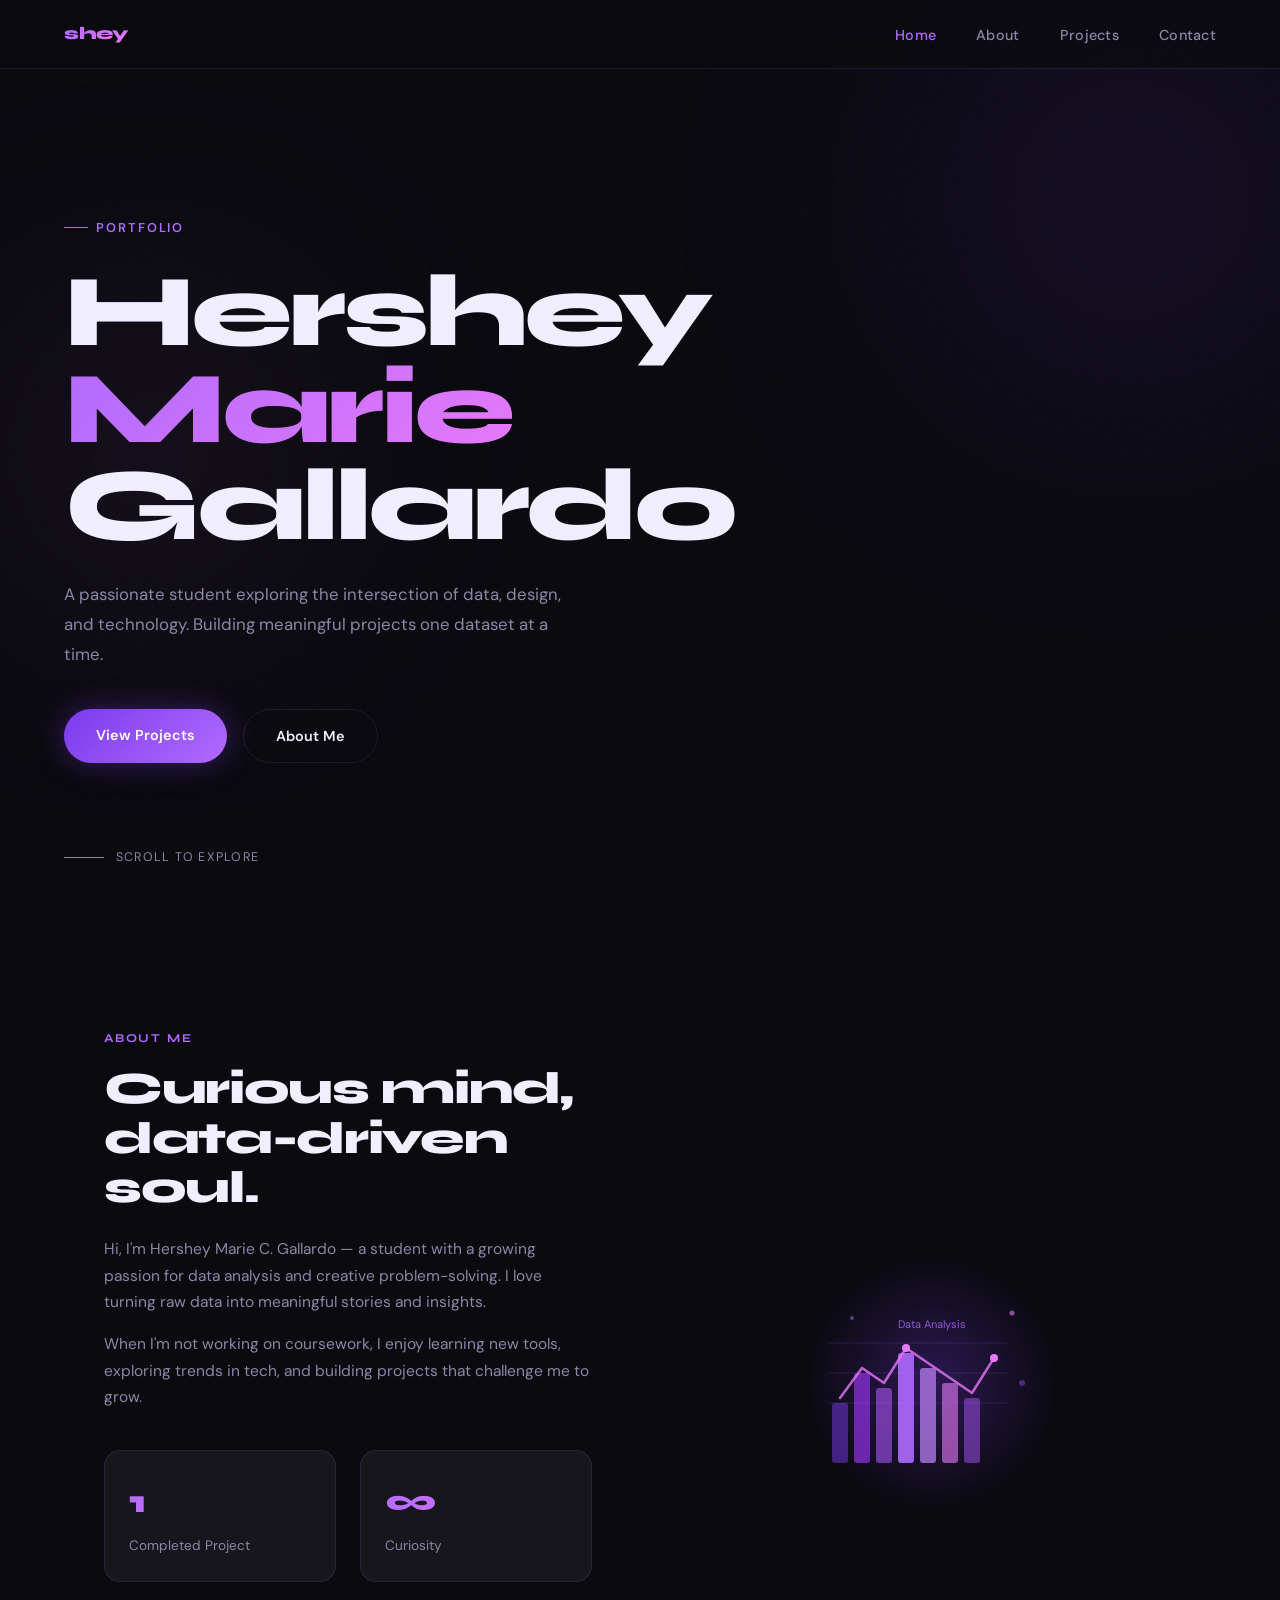
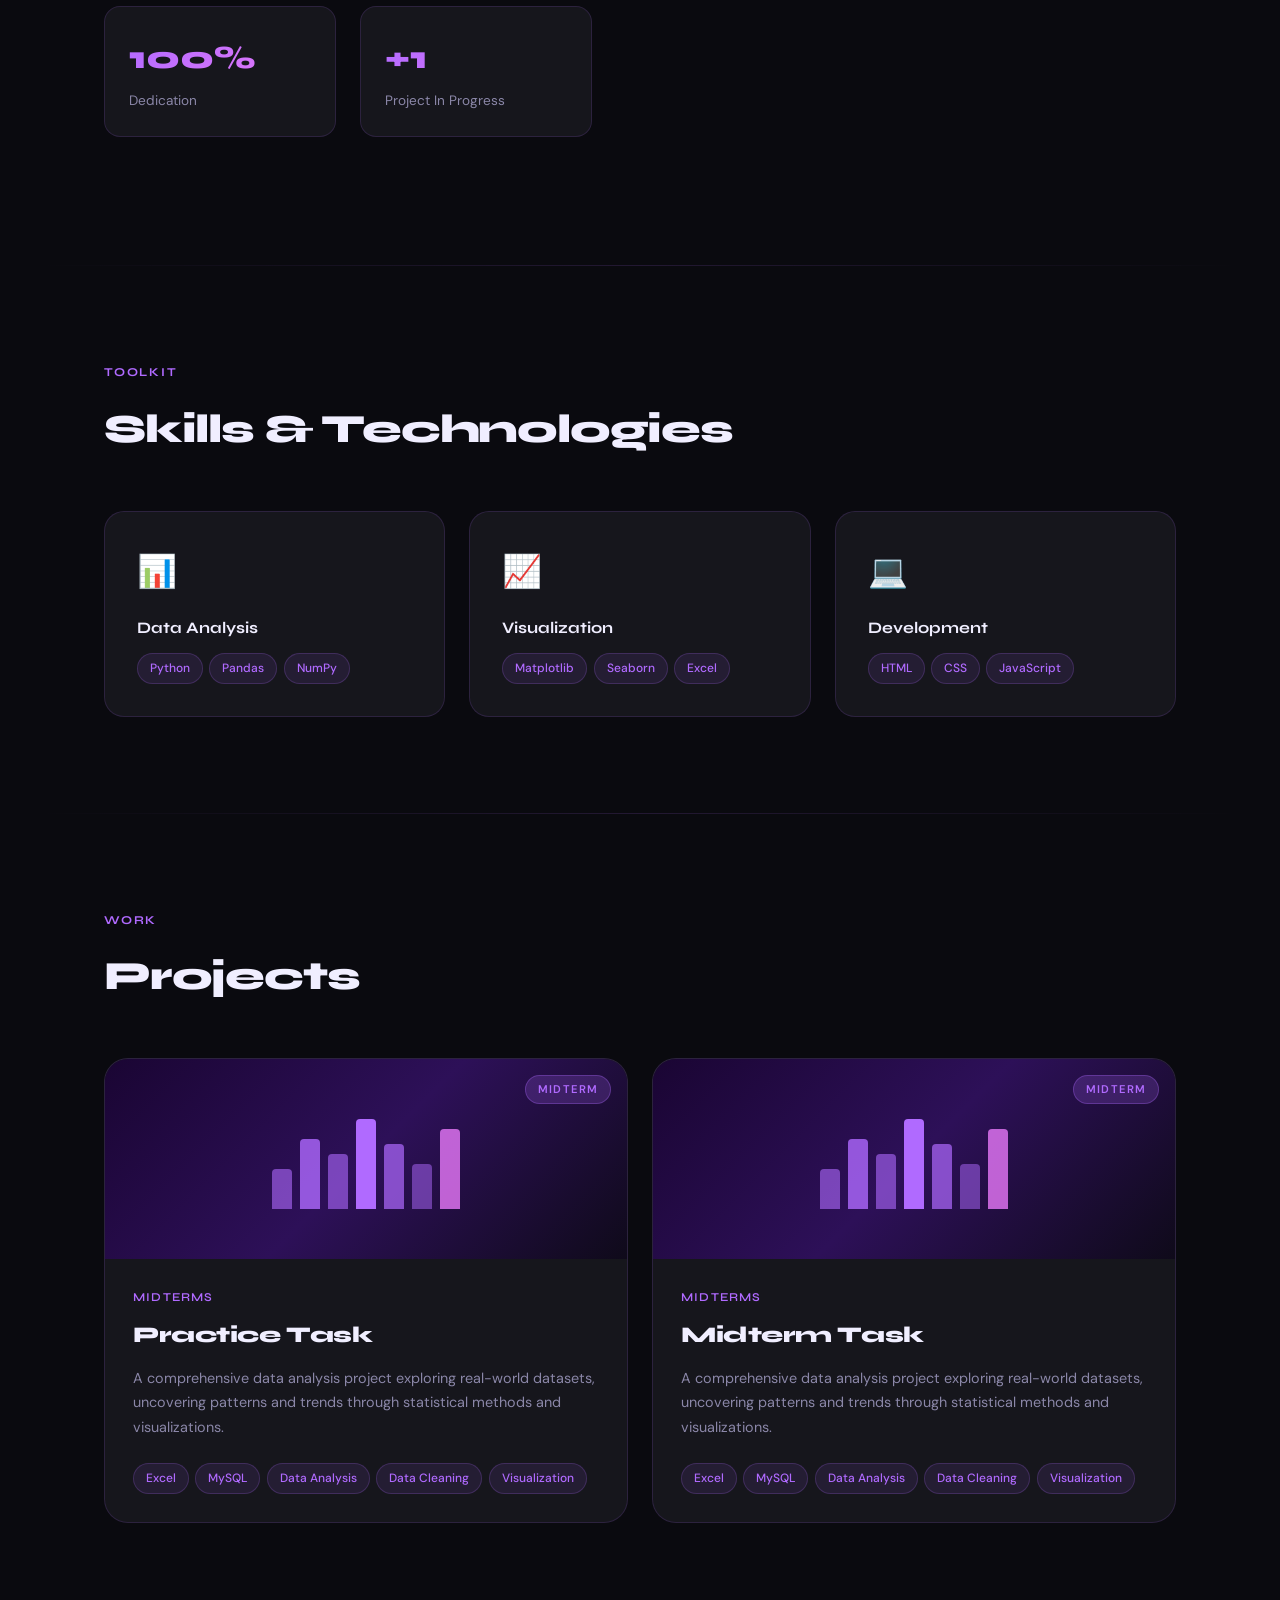
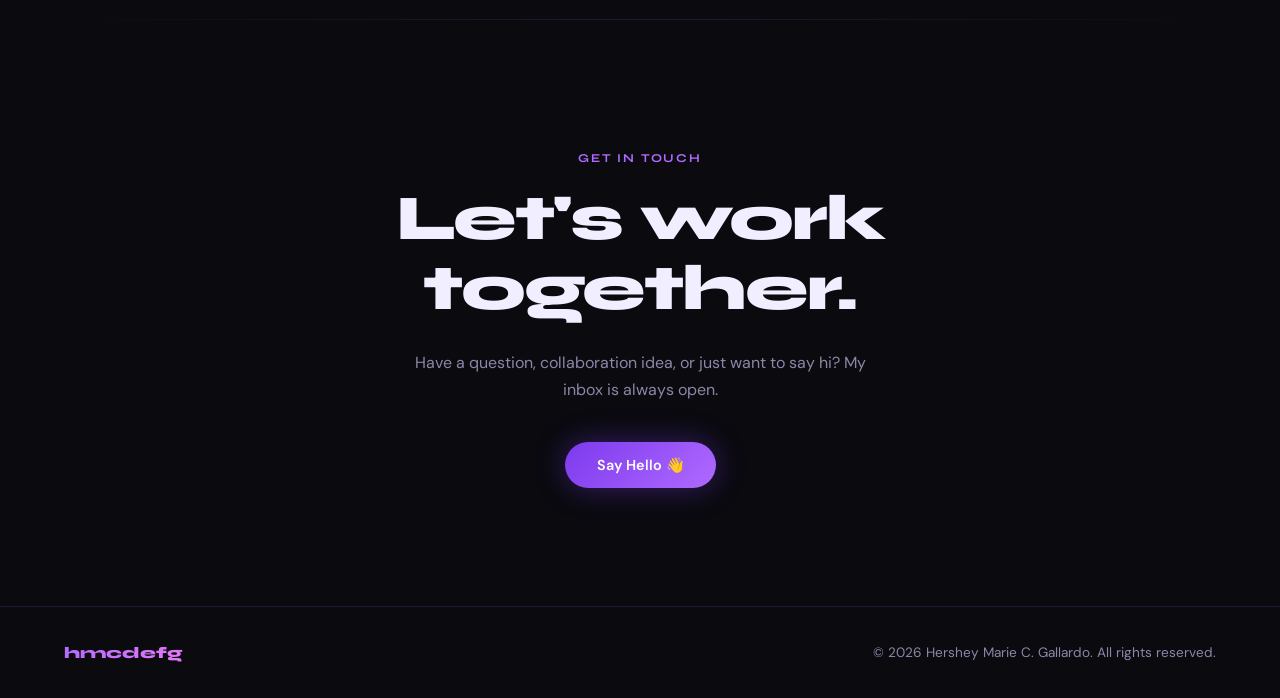
==== index.html @ e4078df8 "new index landing page + midterm page ganda purple sha tapos omg may kulang pa lalagay mo pa yung mg" ====
<!DOCTYPE html>
<html lang="en">
<head>
<meta charset="UTF-8">
<meta name="viewport" content="width=device-width, initial-scale=1.0">
<title>Portfolio</title>
<link href="https://fonts.googleapis.com/css2?family=Syne:wght@400;600;700;800&family=DM+Sans:ital,opsz,wght@0,9..40,300;0,9..40,400;0,9..40,500;1,9..40,300&display=swap" rel="stylesheet">
<link rel="stylesheet" href="style.css">
</head>
<body>

<div class="blob1"></div>
<div class="blob2"></div>

<!-- NAV -->
<nav>
  <div class="nav-logo">shey</div>
  <ul class="nav-links">
    <li><a href="#home">Home</a></li>
    <li><a href="#about">About</a></li>
    <li><a href="#projects">Projects</a></li>
    <li><a href="#contact">Contact</a></li>
  </ul>
</nav>

<!-- HERO -->
<section id="home">
  <div class="hero-label">Portfolio</div>
  <h1 class="hero-name">
    Hershey<br><span class="highlight">Marie</span><br>Gallardo
  </h1>
  <p class="hero-bio">
    A passionate student exploring the intersection of data, design, and technology.
    Building meaningful projects one dataset at a time.
  </p>
  <div class="hero-cta">
    <a href="midterm.html" class="btn-primary">View Projects</a>
    <a href="#about" class="btn-outline">About Me</a>
  </div>
  <div class="scroll-indicator">
    <div class="scroll-line"></div>
    Scroll to explore
  </div>
</section>

<!-- ABOUT -->
<section id="about">
  <div class="about-content fade-in">
    <div class="about-tag">About Me</div>
    <h2 class="about-title">Curious mind,<br>data-driven soul.</h2>
    <p class="about-text">
      Hi, I'm Hershey Marie C. Gallardo — a student with a growing passion for data analysis
      and creative problem-solving. I love turning raw data into meaningful stories and insights.
    </p>
    <p class="about-text">
      When I'm not working on coursework, I enjoy learning new tools, exploring trends in tech,
      and building projects that challenge me to grow.
    </p>
    <div class="about-stats">
      <div class="stat-box">
        <div class="stat-number">1</div>
        <div class="stat-label">Completed Project</div>
      </div>
      <div class="stat-box">
        <div class="stat-number">∞</div>
        <div class="stat-label">Curiosity</div>
      </div>
      <div class="stat-box">
        <div class="stat-number">100%</div>
        <div class="stat-label">Dedication</div>
      </div>
      <div class="stat-box">
        <div class="stat-number">+1</div>
        <div class="stat-label">Project In Progress</div>
      </div>
    </div>
  </div>

  <div class="about-visual fade-in">
    <svg viewBox="0 0 280 280" width="280" height="280" xmlns="http://www.w3.org/2000/svg">
      <defs>
        <radialGradient id="glow" cx="50%" cy="50%" r="50%">
          <stop offset="0%" stop-color="#7c3aed" stop-opacity="0.3"/>
          <stop offset="100%" stop-color="#7c3aed" stop-opacity="0"/>
        </radialGradient>
      </defs>
      <circle cx="140" cy="140" r="130" fill="url(#glow)"/>
      <rect x="40" y="160" width="16" height="60" rx="3" fill="#7c3aed" opacity="0.5"/>
      <rect x="62" y="130" width="16" height="90" rx="3" fill="#9333ea" opacity="0.7"/>
      <rect x="84" y="145" width="16" height="75" rx="3" fill="#a855f7" opacity="0.6"/>
      <rect x="106" y="110" width="16" height="110" rx="3" fill="#b06aff" opacity="0.9"/>
      <rect x="128" y="125" width="16" height="95" rx="3" fill="#c084fc" opacity="0.7"/>
      <rect x="150" y="140" width="16" height="80" rx="3" fill="#e879f9" opacity="0.6"/>
      <rect x="172" y="155" width="16" height="65" rx="3" fill="#a855f7" opacity="0.5"/>
      <polyline points="48,155 70,125 92,140 114,105 136,120 158,135 180,150 202,115"
                fill="none" stroke="#e879f9" stroke-width="2.5" stroke-linecap="round" stroke-linejoin="round" opacity="0.8"/>
      <circle cx="114" cy="105" r="4" fill="#e879f9"/>
      <circle cx="202" cy="115" r="4" fill="#e879f9"/>
      <line x1="35" y1="100" x2="215" y2="100" stroke="rgba(176,106,255,0.15)" stroke-width="1"/>
      <line x1="35" y1="130" x2="215" y2="130" stroke="rgba(176,106,255,0.15)" stroke-width="1"/>
      <line x1="35" y1="160" x2="215" y2="160" stroke="rgba(176,106,255,0.15)" stroke-width="1"/>
      <text x="140" y="85" text-anchor="middle" fill="#b06aff" font-size="11" font-family="DM Sans" opacity="0.8">Data Analysis</text>
      <circle cx="220" cy="70" r="2.5" fill="#e879f9" opacity="0.6"/>
      <circle cx="60" cy="75" r="2" fill="#b06aff" opacity="0.5"/>
      <circle cx="230" cy="140" r="3" fill="#a855f7" opacity="0.4"/>
    </svg>
  </div>
</section>

<div class="section-divider"></div>

<!-- SKILLS -->
<section id="skills">
  <div class="section-header fade-in">
    <div class="section-tag">Toolkit</div>
    <h2 class="section-title">Skills & Technologies</h2>
  </div>
  <div class="skills-grid">
    <div class="skill-card fade-in">
      <div class="skill-icon">📊</div>
      <div class="skill-name">Data Analysis</div>
      <div class="skill-tags">
        <span class="tag">Python</span>
        <span class="tag">Pandas</span>
        <span class="tag">NumPy</span>
      </div>
    </div>
    <div class="skill-card fade-in">
      <div class="skill-icon">📈</div>
      <div class="skill-name">Visualization</div>
      <div class="skill-tags">
        <span class="tag">Matplotlib</span>
        <span class="tag">Seaborn</span>
        <span class="tag">Excel</span>
      </div>
    </div>
    <div class="skill-card fade-in">
      <div class="skill-icon">💻</div>
      <div class="skill-name">Development</div>
      <div class="skill-tags">
        <span class="tag">HTML</span>
        <span class="tag">CSS</span>
        <span class="tag">JavaScript</span>
      </div>
    </div>
  </div>
</section>

<div class="section-divider"></div>

<!-- PROJECTS -->
<section id="projects">
  <div class="section-header fade-in">
    <div class="section-tag">Work</div>
    <h2 class="section-title">Projects</h2>
  </div>

  <div class="projects-grid">

    <!-- MIDTERM PROJECT -->
    <a href="midterm.html" class="project-card fade-in" style="text-decoration:none; color:inherit; display:block; cursor:pointer;">
      <div class="project-banner project-banner-midterm">
        <div class="project-badge">Midterm</div>
        <div class="data-viz">
          <div class="bar"></div>
          <div class="bar"></div>
          <div class="bar"></div>
          <div class="bar"></div>
          <div class="bar"></div>
          <div class="bar"></div>
          <div class="bar"></div>
        </div>
      </div>
      <div class="project-content">
        <div class="project-number">MIDTERMS</div>
        <h3 class="project-title">Practice Task</h3>
        <p class="project-desc">
          A comprehensive data analysis project exploring real-world datasets,
          uncovering patterns and trends through statistical methods and visualizations.
        </p>
        <div class="project-tech">
          <span class="tag">Excel</span>
          <span class="tag">MySQL</span>
          <span class="tag">Data Analysis</span>
          <span class="tag">Data Cleaning</span>
          <span class="tag">Visualization</span>
        </div>
      </div>
    </a>

    <!-- MIDTERM PROJECT -->
    <a href="midterm.html" class="project-card fade-in" style="text-decoration:none; color:inherit; display:block; cursor:pointer;">
      <div class="project-banner project-banner-midterm">
        <div class="project-badge">Midterm</div>
        <div class="data-viz">
          <div class="bar"></div>
          <div class="bar"></div>
          <div class="bar"></div>
          <div class="bar"></div>
          <div class="bar"></div>
          <div class="bar"></div>
          <div class="bar"></div>
        </div>
      </div>
      <div class="project-content">
        <div class="project-number">MIDTERMS</div>
        <h3 class="project-title">Midterm Task</h3>
        <p class="project-desc">
          A comprehensive data analysis project exploring real-world datasets,
          uncovering patterns and trends through statistical methods and visualizations.
        </p>
        <div class="project-tech">
          <span class="tag">Excel</span>
          <span class="tag">MySQL</span>
          <span class="tag">Data Analysis</span>
          <span class="tag">Data Cleaning</span>
          <span class="tag">Visualization</span>
        </div>
      </div>
    </a>

  </div>
</section>

<div class="section-divider"></div>

<!-- CONTACT -->
<section id="contact">
  <div class="fade-in">
    <div class="contact-label">Get In Touch</div>
    <h2 class="contact-title">Let's work<br>together.</h2>
    <p class="contact-subtitle">
      Have a question, collaboration idea, or just want to say hi?
      My inbox is always open.
    </p>
    <a href="mailto:hershey@email.com" class="btn-primary">Say Hello 👋</a>
  </div>
</section>

<!-- FOOTER -->
<footer>
  <div class="footer-logo">hmcdefg</div>
  <div class="footer-text">© 2026 Hershey Marie C. Gallardo. All rights reserved.</div>
</footer>

<script>
  const observer = new IntersectionObserver((entries) => {
    entries.forEach((entry) => {
      if (entry.isIntersecting) {
        setTimeout(() => entry.target.classList.add('visible'), 100);
      }
    });
  }, { threshold: 0.1 });

  document.querySelectorAll('.fade-in').forEach(el => observer.observe(el));

  const sections = document.querySelectorAll('section[id]');
  const navLinks = document.querySelectorAll('.nav-links a');

  window.addEventListener('scroll', () => {
    let current = '';
    sections.forEach(s => {
      if (window.scrollY >= s.offsetTop - 200) current = s.id;
    });
    navLinks.forEach(a => {
      a.classList.remove('active');
      if (a.getAttribute('href') === '#' + current) a.classList.add('active');
    });
  });
</script>
</body>
</html>
---- style.css ----
/* ============================================
   HERSHEY MARIE C. GALLARDO — PORTFOLIO CSS
   ============================================ */

/* CSS VARIABLES */
:root {
    --bg: #0a0a0f;
    --bg2: #111118;
    --bg3: #18181f;
    --accent: #b06aff;
    --accent2: #7c3aed;
    --accent3: #e879f9;
    --text: #f0eeff;
    --muted: #8b87a8;
    --border: rgba(176, 106, 255, 0.15);
    --card: rgba(24, 24, 31, 0.9);
  }
  
  /* ============================================
     RESET & BASE
     ============================================ */
  * { margin: 0; padding: 0; box-sizing: border-box; }
  
  html { scroll-behavior: smooth; }
  
  body {
    background: var(--bg);
    color: var(--text);
    font-family: 'DM Sans', sans-serif;
    font-size: 16px;
    line-height: 1.7;
    overflow-x: hidden;
  }
  
  /* ============================================
     NOISE OVERLAY
     ============================================ */
  body::before {
    content: '';
    position: fixed;
    inset: 0;
    background-image: url("data:image/svg+xml,%3Csvg viewBox='0 0 256 256' xmlns='http://www.w3.org/2000/svg'%3E%3Cfilter id='noise'%3E%3CfeTurbulence type='fractalNoise' baseFrequency='0.9' numOctaves='4' stitchTiles='stitch'/%3E%3C/filter%3E%3Crect width='100%25' height='100%25' filter='url(%23noise)' opacity='0.03'/%3E%3C/svg%3E");
    pointer-events: none;
    z-index: 999;
    opacity: 0.4;
  }
  
  /* ============================================
     AMBIENT GLOW BLOBS
     ============================================ */
  .blob1, .blob2 {
    position: fixed;
    border-radius: 50%;
    filter: blur(120px);
    pointer-events: none;
    z-index: 0;
  }
  
  .blob1 {
    width: 600px;
    height: 600px;
    background: radial-gradient(circle, rgba(124,58,237,0.18) 0%, transparent 70%);
    top: -100px;
    right: -150px;
    animation: float1 12s ease-in-out infinite;
  }
  
  .blob2 {
    width: 500px;
    height: 500px;
    background: radial-gradient(circle, rgba(232,121,249,0.1) 0%, transparent 70%);
    bottom: 200px;
    left: -100px;
    animation: float2 15s ease-in-out infinite;
  }
  
  @keyframes float1 {
    0%, 100% { transform: translate(0, 0); }
    50% { transform: translate(-30px, 40px); }
  }
  
  @keyframes float2 {
    0%, 100% { transform: translate(0, 0); }
    50% { transform: translate(40px, -30px); }
  }
  
  /* ============================================
     NAVIGATION
     ============================================ */
  nav {
    position: fixed;
    top: 0;
    left: 0;
    right: 0;
    z-index: 100;
    padding: 1.2rem 4rem;
    display: flex;
    justify-content: space-between;
    align-items: center;
    background: rgba(10,10,15,0.7);
    backdrop-filter: blur(20px);
    border-bottom: 1px solid var(--border);
  }
  
  .nav-logo {
    font-family: 'Syne', sans-serif;
    font-weight: 800;
    font-size: 1.1rem;
    background: linear-gradient(135deg, var(--accent), var(--accent3));
    -webkit-background-clip: text;
    -webkit-text-fill-color: transparent;
    letter-spacing: -0.02em;
  }
  
  .nav-links {
    display: flex;
    gap: 2.5rem;
    list-style: none;
  }
  
  .nav-links a {
    color: var(--muted);
    text-decoration: none;
    font-size: 0.9rem;
    font-weight: 500;
    transition: color 0.3s;
    letter-spacing: 0.02em;
  }
  
  .nav-links a:hover { color: var(--text); }
  .nav-links a.active { color: var(--accent); }
  
  /* ============================================
     SECTIONS
     ============================================ */
  section {
    position: relative;
    z-index: 1;
  }
  
  /* ============================================
     HERO
     ============================================ */
  #home {
    min-height: 100vh;
    display: flex;
    flex-direction: column;
    justify-content: center;
    padding: 0 4rem;
    padding-top: 80px;
  }
  
  .hero-label {
    display: inline-flex;
    align-items: center;
    gap: 0.5rem;
    font-size: 0.8rem;
    letter-spacing: 0.15em;
    text-transform: uppercase;
    color: var(--accent);
    font-weight: 600;
    margin-bottom: 1.5rem;
    opacity: 0;
    animation: fadeUp 0.8s ease forwards 0.2s;
  }
  
  .hero-label::before {
    content: '';
    display: block;
    width: 24px;
    height: 1px;
    background: var(--accent);
  }
  
  .hero-name {
    font-family: 'Syne', sans-serif;
    font-size: clamp(3rem, 8vw, 7rem);
    font-weight: 800;
    line-height: 0.95;
    letter-spacing: -0.04em;
    margin-bottom: 1.5rem;
    opacity: 0;
    animation: fadeUp 0.8s ease forwards 0.4s;
  }
  
  .hero-name .highlight {
    background: linear-gradient(135deg, var(--accent) 0%, var(--accent3) 100%);
    -webkit-background-clip: text;
    -webkit-text-fill-color: transparent;
  }
  
  .hero-bio {
    max-width: 520px;
    color: var(--muted);
    font-size: 1.05rem;
    line-height: 1.8;
    margin-bottom: 2.5rem;
    opacity: 0;
    animation: fadeUp 0.8s ease forwards 0.6s;
  }
  
  .hero-cta {
    display: flex;
    gap: 1rem;
    opacity: 0;
    animation: fadeUp 0.8s ease forwards 0.8s;
  }
  
  /* ============================================
     BUTTONS
     ============================================ */
  .btn-primary {
    padding: 0.85rem 2rem;
    background: linear-gradient(135deg, var(--accent2), var(--accent));
    color: white;
    text-decoration: none;
    border-radius: 50px;
    font-weight: 600;
    font-size: 0.9rem;
    transition: transform 0.2s, box-shadow 0.2s;
    box-shadow: 0 0 30px rgba(124,58,237,0.4);
  }
  
  .btn-primary:hover {
    transform: translateY(-2px);
    box-shadow: 0 0 50px rgba(176,106,255,0.5);
  }
  
  .btn-outline {
    padding: 0.85rem 2rem;
    border: 1px solid var(--border);
    color: var(--text);
    text-decoration: none;
    border-radius: 50px;
    font-weight: 600;
    font-size: 0.9rem;
    background: transparent;
    transition: border-color 0.2s, background 0.2s;
  }
  
  .btn-outline:hover {
    border-color: var(--accent);
    background: rgba(176,106,255,0.08);
  }
  
  /* ============================================
     SCROLL INDICATOR
     ============================================ */
  .scroll-indicator {
    position: absolute;
    bottom: 2rem;
    left: 4rem;
    display: flex;
    align-items: center;
    gap: 0.75rem;
    color: var(--muted);
    font-size: 0.78rem;
    letter-spacing: 0.1em;
    text-transform: uppercase;
    opacity: 0;
    animation: fadeUp 0.8s ease forwards 1.2s;
  }
  
  .scroll-line {
    width: 40px;
    height: 1px;
    background: var(--muted);
    position: relative;
    overflow: hidden;
  }
  
  .scroll-line::after {
    content: '';
    position: absolute;
    top: 0;
    left: -100%;
    width: 100%;
    height: 100%;
    background: var(--accent);
    animation: scrollLine 2s ease-in-out infinite;
  }
  
  @keyframes scrollLine {
    0% { left: -100%; }
    100% { left: 100%; }
  }
  
  /* ============================================
     ABOUT
     ============================================ */
  #about {
    padding: 8rem 4rem;
    display: grid;
    grid-template-columns: 1fr 1fr;
    gap: 6rem;
    align-items: center;
    max-width: 1200px;
    margin: 0 auto;
  }
  
  .about-tag {
    font-family: 'Syne', sans-serif;
    font-size: 0.75rem;
    letter-spacing: 0.15em;
    text-transform: uppercase;
    color: var(--accent);
    font-weight: 700;
    margin-bottom: 1rem;
  }
  
  .about-title {
    font-family: 'Syne', sans-serif;
    font-size: 2.8rem;
    font-weight: 800;
    line-height: 1.1;
    letter-spacing: -0.03em;
    margin-bottom: 1.5rem;
  }
  
  .about-text {
    color: var(--muted);
    margin-bottom: 1rem;
    font-size: 0.97rem;
  }
  
  .about-stats {
    display: grid;
    grid-template-columns: 1fr 1fr;
    gap: 1.5rem;
    margin-top: 2.5rem;
  }
  
  .stat-box {
    padding: 1.5rem;
    background: var(--card);
    border: 1px solid var(--border);
    border-radius: 16px;
    transition: border-color 0.3s, transform 0.3s;
  }
  
  .stat-box:hover {
    border-color: var(--accent);
    transform: translateY(-3px);
  }
  
  .stat-number {
    font-family: 'Syne', sans-serif;
    font-size: 2rem;
    font-weight: 800;
    background: linear-gradient(135deg, var(--accent), var(--accent3));
    -webkit-background-clip: text;
    -webkit-text-fill-color: transparent;
  }
  
  .stat-label {
    color: var(--muted);
    font-size: 0.85rem;
    margin-top: 0.25rem;
  }
  
  /* About Visual */
  .about-visual {
    display: flex;
    justify-content: center;
    align-items: center;
  }
  
  .pixel-art-container {
    position: relative;
    width: 280px;
    height: 280px;
  }
  
  .pixel-art-container::before {
    content: '';
    position: absolute;
    inset: -20px;
    background: radial-gradient(circle, rgba(176,106,255,0.2) 0%, transparent 70%);
    border-radius: 50%;
    animation: pulse 3s ease-in-out infinite;
  }
  
  @keyframes pulse {
    0%, 100% { opacity: 0.5; transform: scale(1); }
    50% { opacity: 1; transform: scale(1.05); }
  }
  
  .pixel-grid {
    display: grid;
    grid-template-columns: repeat(16, 1fr);
    gap: 2px;
    width: 100%;
    height: 100%;
  }
  
  /* ============================================
     SECTION SHARED STYLES
     ============================================ */
  .section-header {
    margin-bottom: 3rem;
  }
  
  .section-tag {
    font-family: 'Syne', sans-serif;
    font-size: 0.75rem;
    letter-spacing: 0.15em;
    text-transform: uppercase;
    color: var(--accent);
    font-weight: 700;
    margin-bottom: 0.75rem;
  }
  
  .section-title {
    font-family: 'Syne', sans-serif;
    font-size: 2.5rem;
    font-weight: 800;
    letter-spacing: -0.03em;
  }
  
  /* ============================================
     SKILLS
     ============================================ */
  #skills {
    padding: 6rem 4rem;
    max-width: 1200px;
    margin: 0 auto;
  }
  
  .skills-grid {
    display: grid;
    grid-template-columns: repeat(3, 1fr);
    gap: 1.5rem;
  }
  
  .skill-card {
    padding: 2rem;
    background: var(--card);
    border: 1px solid var(--border);
    border-radius: 20px;
    transition: border-color 0.3s, transform 0.3s;
    position: relative;
    overflow: hidden;
  }
  
  .skill-card::before {
    content: '';
    position: absolute;
    top: 0;
    left: 0;
    right: 0;
    height: 2px;
    background: linear-gradient(90deg, var(--accent2), var(--accent3));
    opacity: 0;
    transition: opacity 0.3s;
  }
  
  .skill-card:hover { border-color: rgba(176,106,255,0.4); transform: translateY(-5px); }
  .skill-card:hover::before { opacity: 1; }
  
  .skill-icon {
    font-size: 2rem;
    margin-bottom: 1rem;
  }
  
  .skill-name {
    font-family: 'Syne', sans-serif;
    font-weight: 700;
    font-size: 1rem;
    margin-bottom: 0.75rem;
  }
  
  .skill-tags {
    display: flex;
    flex-wrap: wrap;
    gap: 0.4rem;
  }
  
  .tag {
    padding: 0.25rem 0.75rem;
    background: rgba(176,106,255,0.1);
    border: 1px solid rgba(176,106,255,0.2);
    border-radius: 50px;
    font-size: 0.75rem;
    color: var(--accent);
    font-weight: 500;
  }
  
  /* ============================================
     PROJECTS
     ============================================ */
  #projects {
    padding: 6rem 4rem;
    max-width: 1200px;
    margin: 0 auto;
  }
  
  .projects-grid {
    display: grid;
    grid-template-columns: repeat(2, 1fr);
    gap: 1.5rem;
  }
  
  .project-card {
    background: var(--card);
    border: 1px solid var(--border);
    border-radius: 24px;
    overflow: hidden;
    transition: border-color 0.3s, transform 0.3s;
    position: relative;
  }
  
  .project-card:hover {
    border-color: rgba(176,106,255,0.5);
    transform: translateY(-6px);
  }
  
  .project-card.coming-soon {
    opacity: 0.6;
  }
  
  .project-banner {
    height: 200px;
    position: relative;
    overflow: hidden;
    display: flex;
    align-items: center;
    justify-content: center;
  }
  
  .project-banner-midterm {
    background: linear-gradient(135deg, #1a0533 0%, #2d1058 50%, #0f0a1a 100%);
  }
  
  .project-banner-final {
    background: linear-gradient(135deg, #0a1a2e 0%, #0d2d47 50%, #050d15 100%);
  }
  
  /* Data viz animation */
  .data-viz {
    display: flex;
    align-items: flex-end;
    gap: 8px;
    height: 100px;
  }
  
  .bar {
    width: 20px;
    border-radius: 4px 4px 0 0;
    animation: barGrow 1s ease forwards;
    opacity: 0;
  }
  
  @keyframes barGrow {
    from { height: 0; opacity: 0; }
    to { opacity: 1; }
  }
  
  .bar:nth-child(1) { height: 40px; background: rgba(176,106,255,0.6); animation-delay: 0.1s; }
  .bar:nth-child(2) { height: 70px; background: rgba(176,106,255,0.8); animation-delay: 0.2s; }
  .bar:nth-child(3) { height: 55px; background: rgba(176,106,255,0.6); animation-delay: 0.3s; }
  .bar:nth-child(4) { height: 90px; background: var(--accent);          animation-delay: 0.4s; }
  .bar:nth-child(5) { height: 65px; background: rgba(176,106,255,0.7); animation-delay: 0.5s; }
  .bar:nth-child(6) { height: 45px; background: rgba(176,106,255,0.5); animation-delay: 0.6s; }
  .bar:nth-child(7) { height: 80px; background: rgba(232,121,249,0.8); animation-delay: 0.7s; }
  
  /* Scatter dots */
  .scatter {
    position: relative;
    width: 160px;
    height: 100px;
  }
  
  .dot {
    position: absolute;
    width: 6px;
    height: 6px;
    border-radius: 50%;
    background: rgba(176,106,255,0.6);
    animation: dotAppear 0.5s ease forwards;
    opacity: 0;
  }
  
  @keyframes dotAppear {
    to { opacity: 1; }
  }
  
  .trend-line {
    position: absolute;
    bottom: 10px;
    left: 10px;
    width: 140px;
    height: 1px;
    background: linear-gradient(90deg, transparent, var(--accent3));
    transform-origin: left center;
    transform: rotate(-20deg);
    animation: lineGrow 1s ease forwards 0.8s;
    opacity: 0;
  }
  
  @keyframes lineGrow {
    from { width: 0; opacity: 0; }
    to { width: 140px; opacity: 0.7; }
  }
  
  /* Coming soon */
  .coming-soon-inner {
    display: flex;
    flex-direction: column;
    align-items: center;
    gap: 1rem;
  }
  
  .lock-icon {
    width: 48px;
    height: 48px;
    border: 2px solid rgba(176,106,255,0.3);
    border-radius: 12px;
    display: flex;
    align-items: center;
    justify-content: center;
    font-size: 1.3rem;
  }
  
  .cs-label {
    font-family: 'Syne', sans-serif;
    font-size: 0.75rem;
    letter-spacing: 0.15em;
    text-transform: uppercase;
    color: rgba(176,106,255,0.5);
  }
  
  .project-badge {
    position: absolute;
    top: 1rem;
    right: 1rem;
    padding: 0.25rem 0.75rem;
    background: rgba(176,106,255,0.2);
    border: 1px solid rgba(176,106,255,0.3);
    border-radius: 50px;
    font-size: 0.7rem;
    letter-spacing: 0.1em;
    text-transform: uppercase;
    color: var(--accent);
    font-weight: 600;
  }
  
  .project-content {
    padding: 1.75rem;
  }
  
  .project-number {
    font-family: 'Syne', sans-serif;
    font-size: 0.75rem;
    letter-spacing: 0.1em;
    color: var(--accent);
    margin-bottom: 0.5rem;
    font-weight: 600;
  }
  
  .project-title {
    font-family: 'Syne', sans-serif;
    font-size: 1.4rem;
    font-weight: 800;
    margin-bottom: 0.75rem;
    letter-spacing: -0.02em;
  }
  
  .project-desc {
    color: var(--muted);
    font-size: 0.9rem;
    line-height: 1.7;
    margin-bottom: 1.5rem;
  }
  
  .project-tech {
    display: flex;
    flex-wrap: wrap;
    gap: 0.4rem;
  }
  
  /* ============================================
     CONTACT
     ============================================ */
  #contact {
    padding: 8rem 4rem;
    text-align: center;
    max-width: 800px;
    margin: 0 auto;
  }
  
  .contact-label {
    font-family: 'Syne', sans-serif;
    font-size: 0.75rem;
    letter-spacing: 0.15em;
    text-transform: uppercase;
    color: var(--accent);
    font-weight: 700;
    margin-bottom: 1rem;
  }
  
  .contact-title {
    font-family: 'Syne', sans-serif;
    font-size: clamp(2.5rem, 5vw, 4rem);
    font-weight: 800;
    letter-spacing: -0.03em;
    margin-bottom: 1.5rem;
    line-height: 1.1;
  }
  
  .contact-subtitle {
    color: var(--muted);
    font-size: 1rem;
    margin-bottom: 3rem;
    max-width: 480px;
    margin-left: auto;
    margin-right: auto;
  }
  
  /* ============================================
     FOOTER
     ============================================ */
  footer {
    padding: 2rem 4rem;
    border-top: 1px solid var(--border);
    display: flex;
    justify-content: space-between;
    align-items: center;
    position: relative;
    z-index: 1;
  }
  
  .footer-logo {
    font-family: 'Syne', sans-serif;
    font-weight: 800;
    font-size: 1rem;
    background: linear-gradient(135deg, var(--accent), var(--accent3));
    -webkit-background-clip: text;
    -webkit-text-fill-color: transparent;
  }
  
  .footer-text {
    color: var(--muted);
    font-size: 0.85rem;
  }
  
  /* ============================================
     SECTION DIVIDER
     ============================================ */
  .section-divider {
    width: 100%;
    height: 1px;
    background: linear-gradient(90deg, transparent, var(--border), transparent);
    max-width: 1200px;
    margin: 0 auto;
  }
  
  /* ============================================
     ANIMATIONS
     ============================================ */
  @keyframes fadeUp {
    from { opacity: 0; transform: translateY(30px); }
    to { opacity: 1; transform: translateY(0); }
  }
  
  .fade-in {
    opacity: 0;
    transform: translateY(30px);
    transition: opacity 0.7s ease, transform 0.7s ease;
  }
  
  .fade-in.visible {
    opacity: 1;
    transform: translateY(0);
  }
  
  /* ============================================
     RESPONSIVE
     ============================================ */
  @media (max-width: 900px) {
    nav { padding: 1rem 2rem; }
    #home { padding: 0 2rem; padding-top: 80px; }
    #about { grid-template-columns: 1fr; gap: 3rem; padding: 5rem 2rem; }
    .about-visual { display: none; }
    #skills { padding: 4rem 2rem; }
    .skills-grid { grid-template-columns: 1fr; }
    #projects { padding: 4rem 2rem; }
    .projects-grid { grid-template-columns: 1fr; }
    #contact { padding: 5rem 2rem; }
    footer { padding: 2rem; flex-direction: column; gap: 1rem; text-align: center; }
    .scroll-indicator { display: none; }
  }
  
  /* ============================================
     MIDTERM / PROJECTS PAGE
     ============================================ */
  
  /* Hero */
  .projects-hero {
    padding: 9rem 4rem 3rem;
    text-align: center;
    position: relative;
    z-index: 1;
  }
  
  .page-tabs {
    display: flex;
    justify-content: center;
    gap: 0.5rem;
    margin-bottom: 2rem;
    opacity: 0;
    animation: fadeUp 0.7s ease forwards 0.1s;
  }
  
  .page-tab {
    padding: 0.5rem 1.5rem;
    border-radius: 50px;
    font-size: 0.85rem;
    font-weight: 700;
    font-family: 'Syne', sans-serif;
    text-decoration: none;
    border: 1px solid var(--border);
    color: var(--muted);
    transition: all 0.25s;
    letter-spacing: 0.03em;
  }
  
  .page-tab:hover { border-color: var(--accent); color: var(--text); }
  
  .page-tab.active {
    background: linear-gradient(135deg, var(--accent2), var(--accent));
    border-color: transparent;
    color: #fff;
    box-shadow: 0 0 20px rgba(124,58,237,0.4);
  }
  
  .projects-hero-tag {
    display: inline-flex;
    align-items: center;
    gap: 0.5rem;
    font-size: 0.78rem;
    letter-spacing: 0.15em;
    text-transform: uppercase;
    color: var(--accent);
    font-weight: 600;
    margin-bottom: 1rem;
    opacity: 0;
    animation: fadeUp 0.7s ease forwards 0.2s;
  }
  
  .projects-hero h1 {
    font-family: 'Syne', sans-serif;
    font-size: clamp(2.2rem, 5vw, 4rem);
    font-weight: 800;
    letter-spacing: -0.04em;
    margin-bottom: 0.9rem;
    opacity: 0;
    animation: fadeUp 0.7s ease forwards 0.35s;
  }
  
  .projects-hero p {
    color: var(--muted);
    font-size: 1rem;
    max-width: 500px;
    margin: 0 auto 2rem;
    line-height: 1.8;
    opacity: 0;
    animation: fadeUp 0.7s ease forwards 0.5s;
  }
  
  /* Filter bar */
  .filter-bar {
    display: flex;
    justify-content: center;
    gap: 0.6rem;
    flex-wrap: wrap;
    opacity: 0;
    animation: fadeUp 0.7s ease forwards 0.6s;
  }
  
  .filter-btn {
    padding: 0.45rem 1.15rem;
    border-radius: 50px;
    font-size: 0.8rem;
    font-weight: 600;
    font-family: 'DM Sans', sans-serif;
    cursor: pointer;
    border: 1px solid var(--border);
    background: transparent;
    color: var(--muted);
    transition: all 0.25s;
  }
  
  .filter-btn:hover { border-color: var(--accent); color: var(--text); }
  
  .filter-btn.active {
    background: linear-gradient(135deg, var(--accent2), var(--accent));
    border-color: transparent;
    color: #fff;
    box-shadow: 0 0 18px rgba(124,58,237,0.35);
  }
  
  /* Grid section */
  .projects-page-section {
    padding: 3rem 4rem 6rem;
    max-width: 1200px;
    margin: 0 auto;
    position: relative;
    z-index: 1;
  }
  
  .projects-page-grid {
    display: grid;
    grid-template-columns: repeat(3, 1fr);
    gap: 1.5rem;
  }
  
  /* Card */
  .pcard {
    background: var(--card);
    border: 1px solid var(--border);
    border-radius: 20px;
    overflow: hidden;
    transition: border-color 0.3s, transform 0.35s, box-shadow 0.35s;
    position: relative;
    opacity: 0;
    transform: translateY(24px);
    animation: fadeUp 0.6s ease forwards;
  }
  
  .pcard:nth-child(1) { animation-delay: 0.1s; }
  .pcard:nth-child(2) { animation-delay: 0.2s; }
  .pcard:nth-child(3) { animation-delay: 0.3s; }
  
  .pcard:hover {
    border-color: rgba(176,106,255,0.5);
    transform: translateY(-6px);
    box-shadow: 0 20px 60px rgba(124,58,237,0.18);
  }
  
  /* Card image */
  .pcard-img {
    position: relative;
    height: 180px;
    overflow: hidden;
    background: linear-gradient(135deg, #1a0a2e 0%, #2d1060 40%, #0f0520 100%);
  }
  
  .pcard-img .banner-visual {
    position: absolute;
    inset: 0;
    display: flex;
    align-items: flex-end;
    justify-content: center;
    padding: 1.5rem;
    gap: 6px;
  }
  
  .banner-bars .bbar {
    width: 14px;
    border-radius: 3px 3px 0 0;
    background: rgba(176,106,255,0.55);
    animation: bbarGrow 1s ease forwards;
    opacity: 0;
  }
  
  .banner-bars .bbar:nth-child(1) { height: 40%; animation-delay: 0.1s; }
  .banner-bars .bbar:nth-child(2) { height: 70%; background: rgba(176,106,255,0.8); animation-delay: 0.18s; }
  .banner-bars .bbar:nth-child(3) { height: 50%; animation-delay: 0.26s; }
  .banner-bars .bbar:nth-child(4) { height: 90%; background: var(--accent); animation-delay: 0.34s; }
  .banner-bars .bbar:nth-child(5) { height: 60%; animation-delay: 0.42s; }
  .banner-bars .bbar:nth-child(6) { height: 80%; background: rgba(232,121,249,0.8); animation-delay: 0.5s; }
  .banner-bars .bbar:nth-child(7) { height: 45%; animation-delay: 0.58s; }
  .banner-bars .bbar:nth-child(8) { height: 75%; background: rgba(176,106,255,0.7); animation-delay: 0.66s; }
  
  @keyframes bbarGrow {
    from { opacity: 0; transform: scaleY(0); transform-origin: bottom; }
    to   { opacity: 1; transform: scaleY(1); transform-origin: bottom; }
  }
  
  .banner-line {
    position: absolute;
    inset: 0;
  }
  
  .banner-line svg {
    width: 100%;
    height: 100%;
    opacity: 0;
    animation: fadeIn 0.8s ease forwards 0.3s;
  }
  
  @keyframes fadeIn { to { opacity: 1; } }
  
  .pcard-img::after {
    content: '';
    position: absolute;
    inset: 0;
    background: linear-gradient(to top, rgba(10,8,20,0.85) 0%, transparent 60%);
    pointer-events: none;
  }
  
  .pcard-badge {
    position: absolute;
    top: 0.85rem;
    right: 0.85rem;
    z-index: 2;
    padding: 0.2rem 0.65rem;
    background: rgba(176,106,255,0.25);
    border: 1px solid rgba(176,106,255,0.4);
    border-radius: 50px;
    font-size: 0.65rem;
    letter-spacing: 0.1em;
    text-transform: uppercase;
    color: var(--accent);
    font-weight: 700;
    font-family: 'Syne', sans-serif;
    backdrop-filter: blur(8px);
  }
  
  /* Card body */
  .pcard-body { padding: 1.4rem 1.4rem 1.6rem; }
  
  .pcard-number {
    font-family: 'Syne', sans-serif;
    font-size: 0.72rem;
    letter-spacing: 0.1em;
    color: var(--accent);
    margin-bottom: 0.4rem;
    font-weight: 600;
    text-transform: uppercase;
  }
  
  .pcard-title {
    font-family: 'Syne', sans-serif;
    font-size: 1.05rem;
    font-weight: 800;
    margin-bottom: 0.5rem;
    letter-spacing: -0.02em;
  }
  
  .pcard-desc {
    color: var(--muted);
    font-size: 0.83rem;
    line-height: 1.65;
    margin-bottom: 1rem;
  }
  
  .pcard-tags {
    display: flex;
    flex-wrap: wrap;
    gap: 0.35rem;
    margin-bottom: 1.25rem;
  }
  
  .pcard-footer {
    display: flex;
    align-items: center;
    gap: 0.65rem;
  }
  
  .btn-view {
    flex: 1;
    padding: 0.6rem 1rem;
    background: linear-gradient(135deg, var(--accent2), var(--accent));
    color: #fff;
    border: none;
    border-radius: 50px;
    font-size: 0.82rem;
    font-weight: 700;
    font-family: 'Syne', sans-serif;
    cursor: pointer;
    transition: transform 0.2s, box-shadow 0.2s;
    box-shadow: 0 0 18px rgba(124,58,237,0.35);
    text-decoration: none;
    text-align: center;
  }
  
  .btn-view:hover {
    transform: translateY(-2px);
    box-shadow: 0 0 30px rgba(176,106,255,0.5);
  }
  
  .icon-btn {
    width: 34px;
    height: 34px;
    border-radius: 50%;
    background: rgba(176,106,255,0.08);
    border: 1px solid var(--border);
    display: flex;
    align-items: center;
    justify-content: center;
    cursor: pointer;
    transition: border-color 0.2s, background 0.2s;
    text-decoration: none;
    color: var(--muted);
  }
  
  .icon-btn:hover {
    border-color: var(--accent);
    background: rgba(176,106,255,0.15);
    color: var(--text);
  }
  
  /* Modal */
  .modal-overlay {
    position: fixed;
    inset: 0;
    background: rgba(5,3,12,0.85);
    backdrop-filter: blur(10px);
    z-index: 500;
    display: flex;
    align-items: center;
    justify-content: center;
    padding: 2rem;
    opacity: 0;
    pointer-events: none;
    transition: opacity 0.3s;
  }
  
  .modal-overlay.open { opacity: 1; pointer-events: all; }
  
  .modal {
    background: var(--bg3);
    border: 1px solid rgba(176,106,255,0.3);
    border-radius: 24px;
    max-width: 620px;
    width: 100%;
    overflow: hidden;
    transform: translateY(20px) scale(0.97);
    transition: transform 0.3s;
    box-shadow: 0 40px 100px rgba(0,0,0,0.5);
  }
  
  .modal-overlay.open .modal { transform: translateY(0) scale(1); }
  
  .modal-banner {
    height: 180px;
    background: linear-gradient(135deg, #1a0a2e 0%, #2d1060 40%, #0f0520 100%);
    position: relative;
    overflow: hidden;
    display: flex;
    align-items: flex-end;
    padding: 1.5rem;
    gap: 6px;
  }
  
  .modal-close {
    position: absolute;
    top: 1rem;
    right: 1rem;
    width: 32px;
    height: 32px;
    background: rgba(10,10,15,0.7);
    border: 1px solid var(--border);
    border-radius: 50%;
    color: var(--text);
    font-size: 1rem;
    cursor: pointer;
    display: flex;
    align-items: center;
    justify-content: center;
    transition: background 0.2s;
    z-index: 10;
  }
  
  .modal-close:hover { background: rgba(176,106,255,0.2); }
  
  .modal-body { padding: 1.75rem 2rem 2rem; }
  
  .modal-label {
    font-size: 0.72rem;
    letter-spacing: 0.12em;
    text-transform: uppercase;
    color: var(--accent);
    font-weight: 700;
    font-family: 'Syne', sans-serif;
    margin-bottom: 0.5rem;
  }
  
  .modal-title {
    font-family: 'Syne', sans-serif;
    font-size: 1.6rem;
    font-weight: 800;
    letter-spacing: -0.03em;
    margin-bottom: 1rem;
  }
  
  .modal-desc {
    color: var(--muted);
    font-size: 0.92rem;
    line-height: 1.75;
    margin-bottom: 1.5rem;
  }
  
  .modal-tags { display: flex; flex-wrap: wrap; gap: 0.4rem; margin-bottom: 1.75rem; }
  .modal-actions { display: flex; gap: 0.75rem; }
  
  /* Responsive — projects page */
  @media (max-width: 900px) {
    .projects-hero { padding: 8rem 2rem 3rem; }
    .projects-page-section { padding: 2rem 2rem 5rem; }
    .projects-page-grid { grid-template-columns: 1fr 1fr; }
  }
  
  @media (max-width: 580px) {
    .projects-page-grid { grid-template-columns: 1fr; }
  }
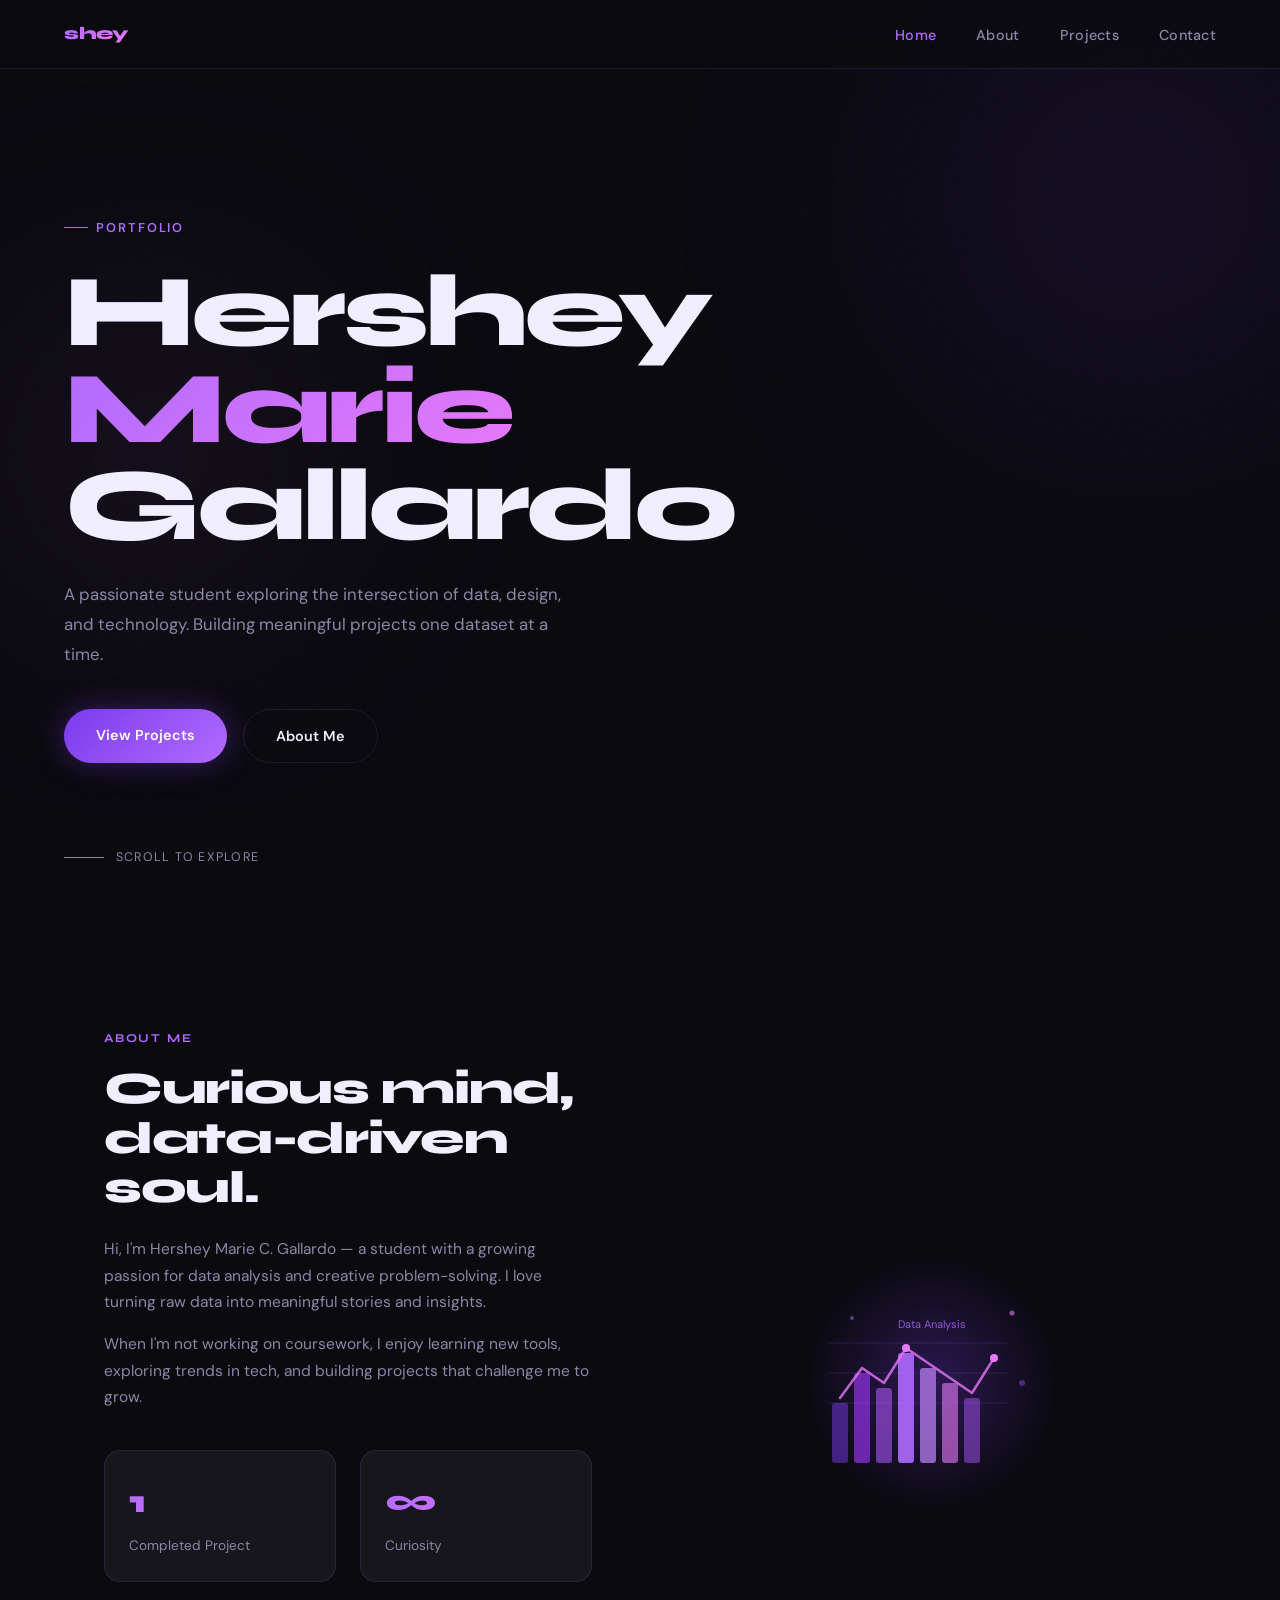
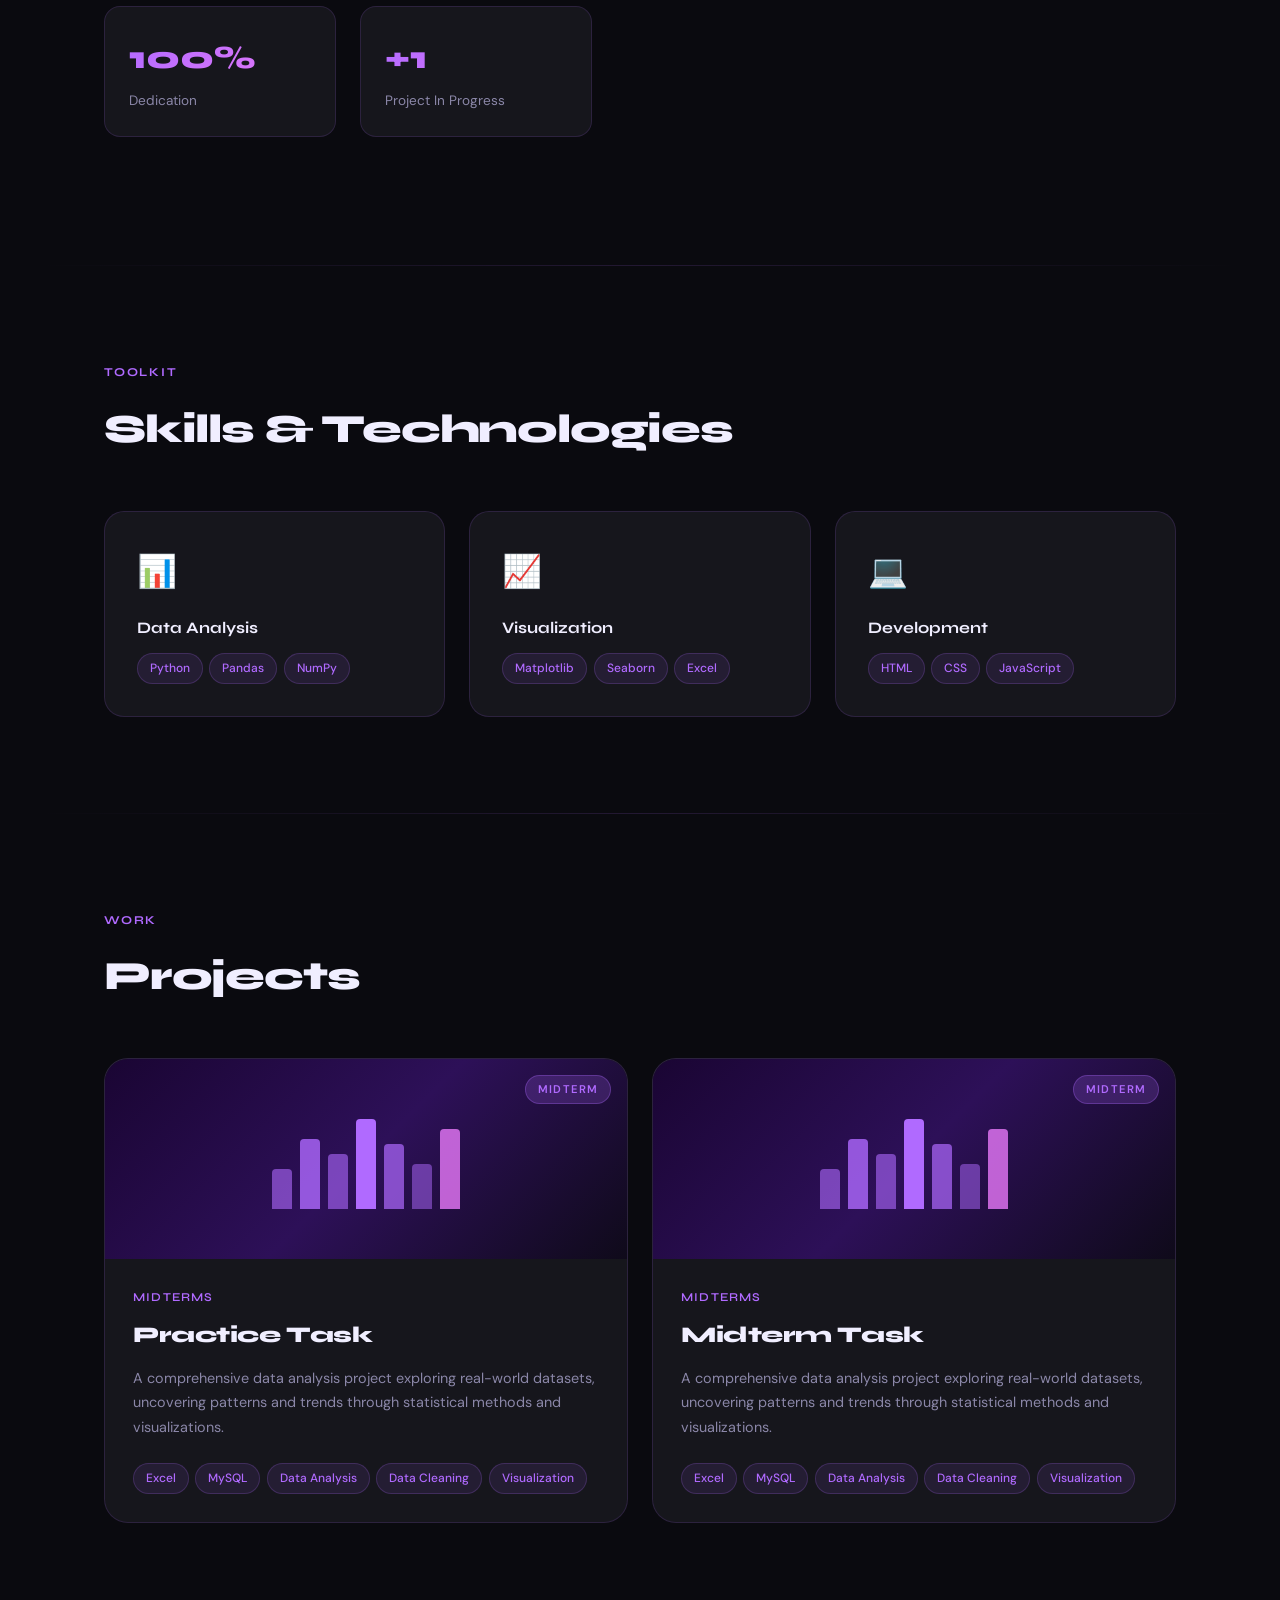
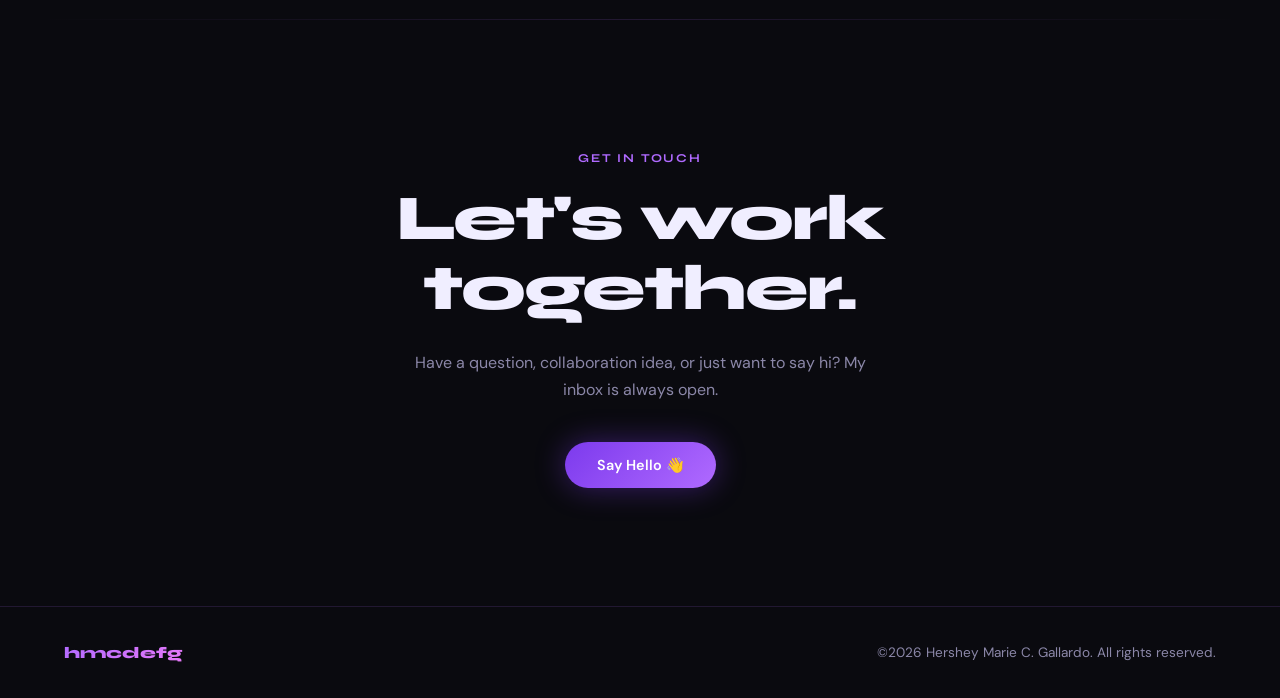
==== commit 89d0766d: "midterm2 yizyiz hiwalay yung practice sa project ow yes ++ lagay mo mga project mo tsaka yung sa mid" ====
--- a/index.html
+++ b/index.html
@@ -240,7 +240,7 @@
 <!-- FOOTER -->
 <footer>
   <div class="footer-logo">hmcdefg</div>
-  <div class="footer-text">© 2026 Hershey Marie C. Gallardo. All rights reserved.</div>
+  <div class="footer-text">©2026 Hershey Marie C. Gallardo. All rights reserved.</div>
 </footer>
 
 <script>
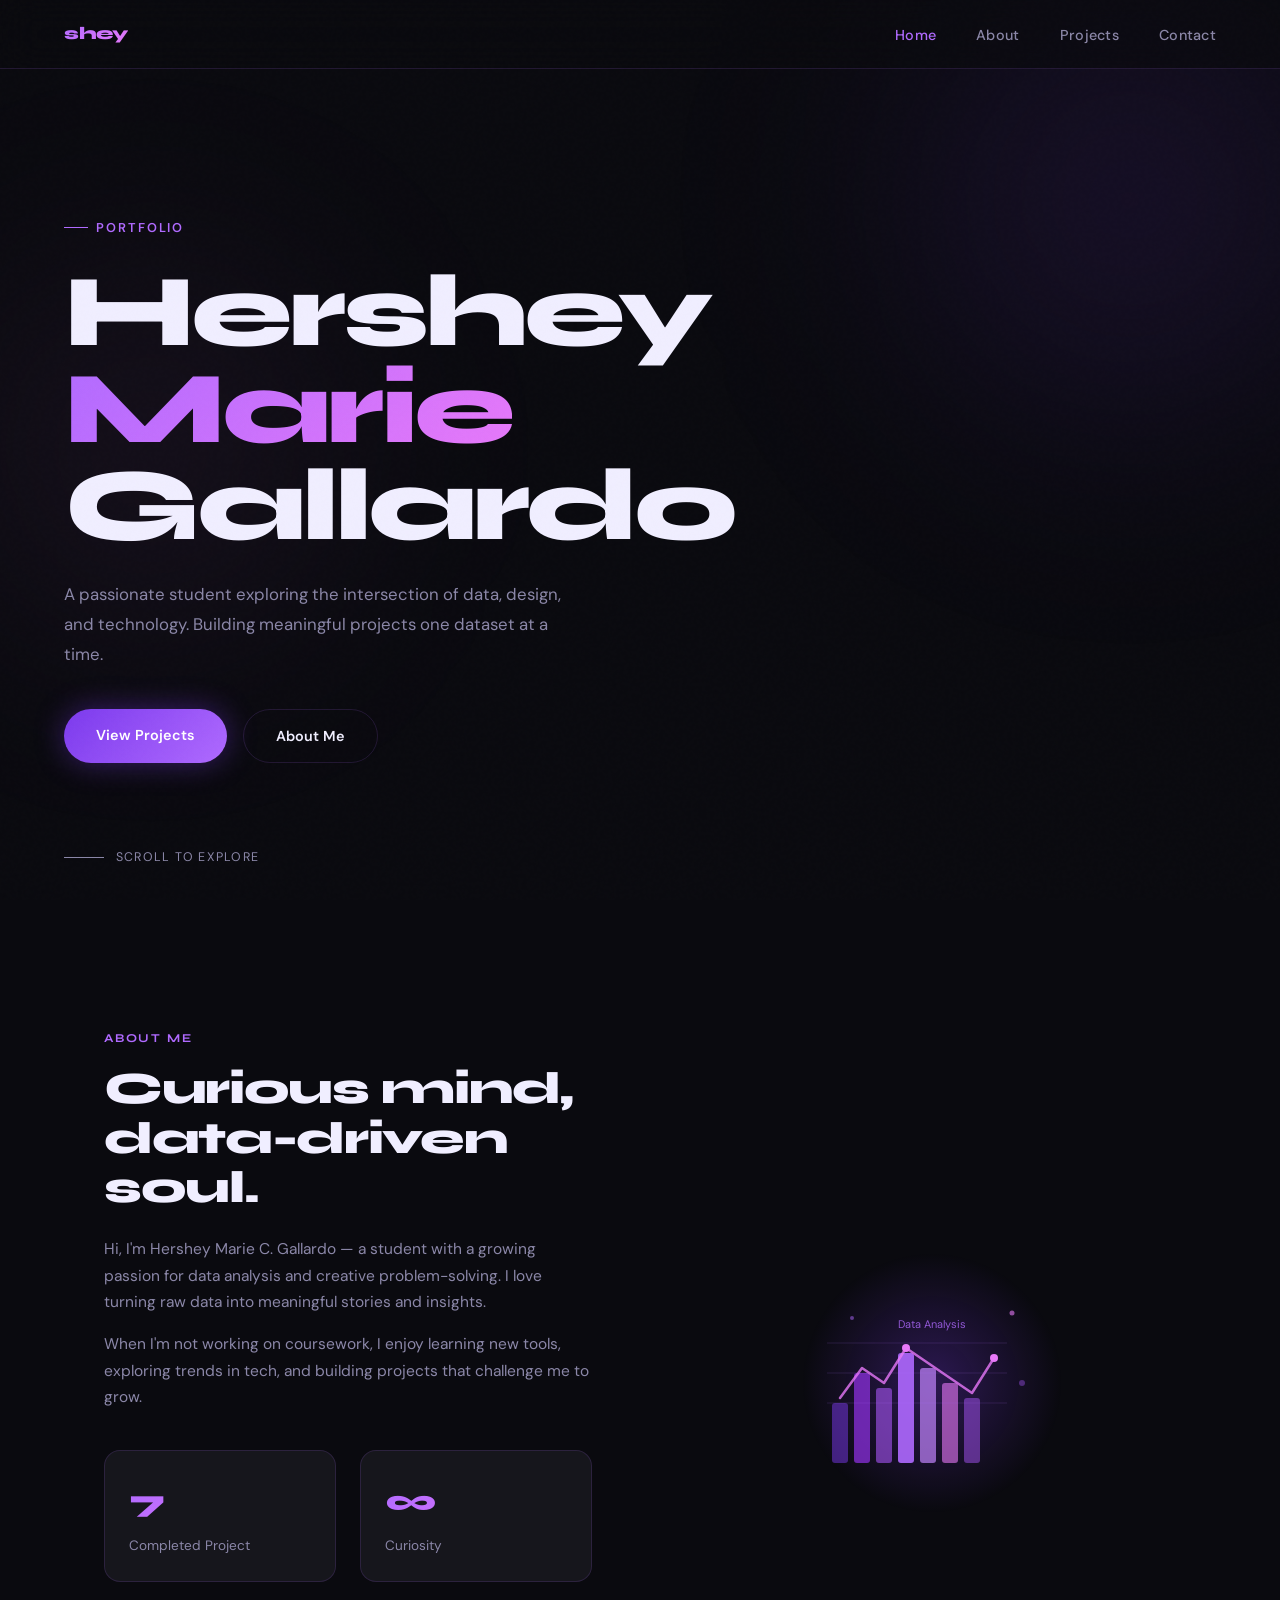
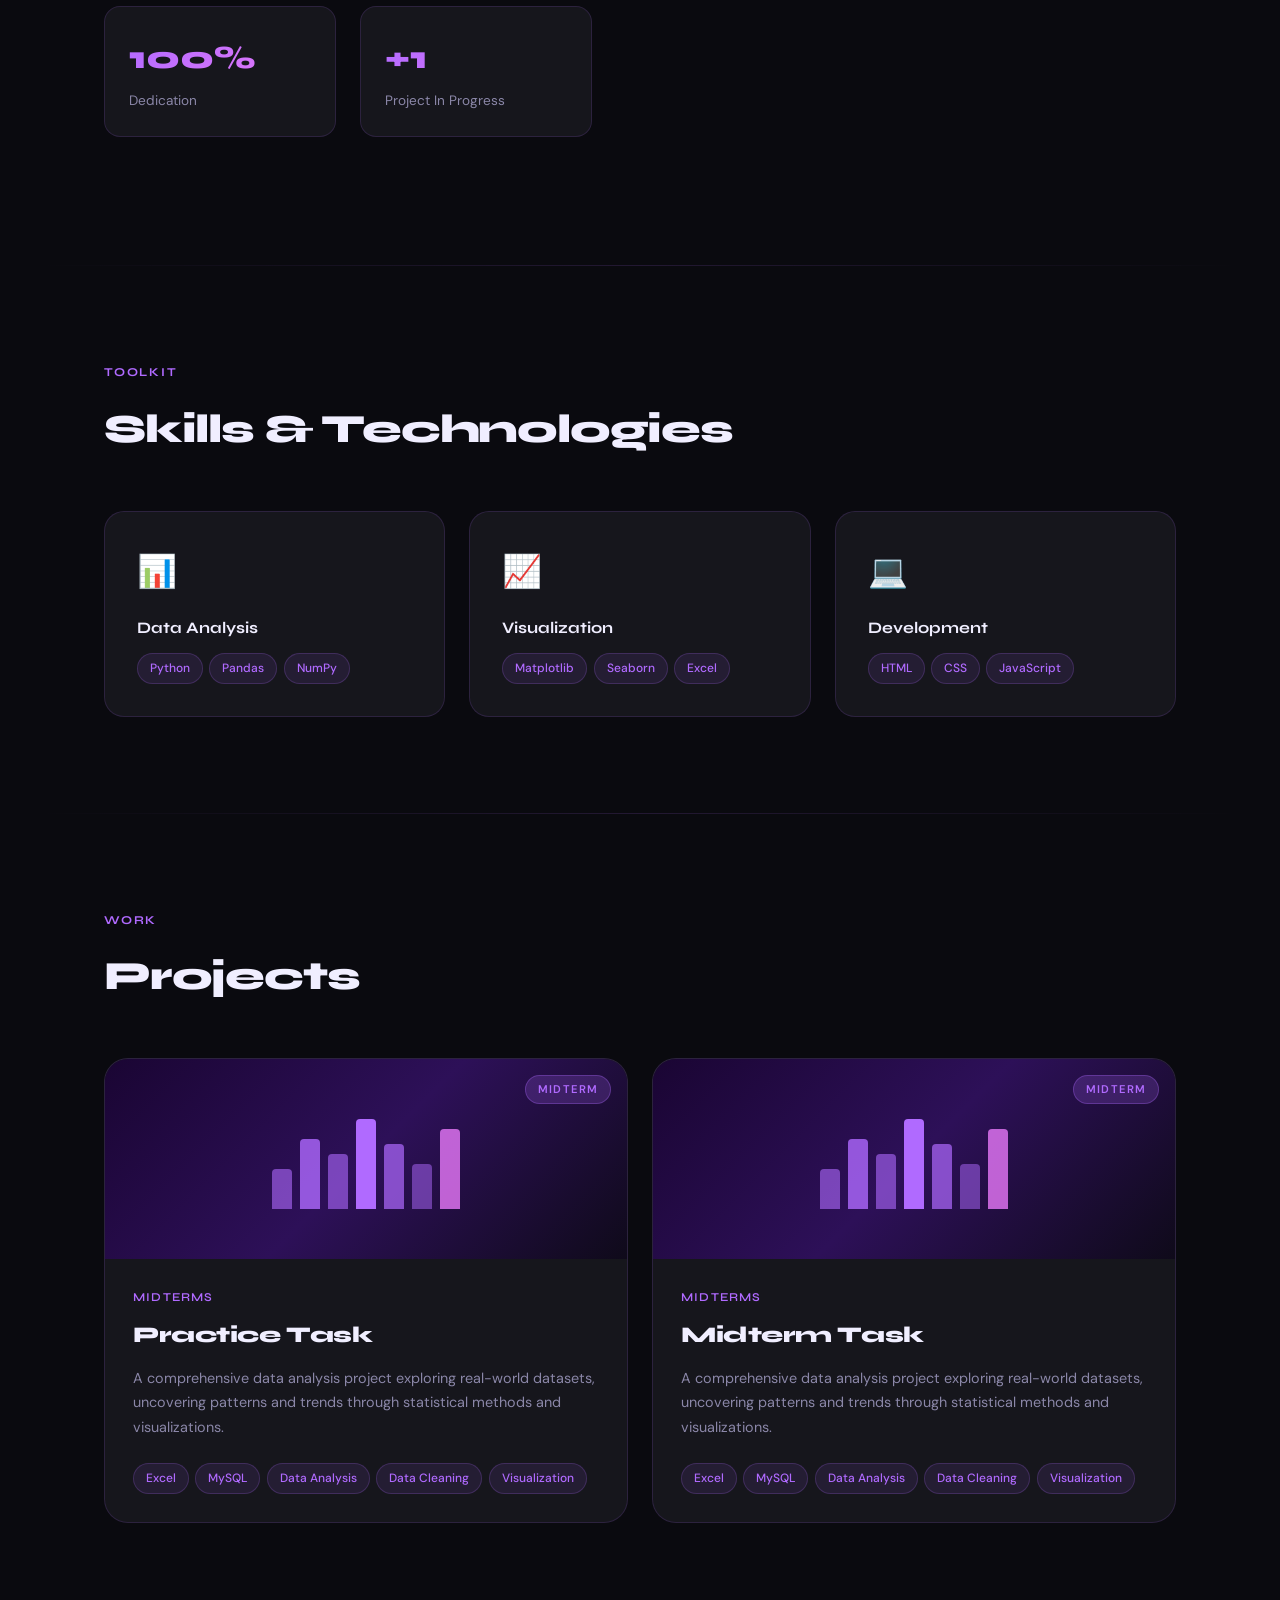
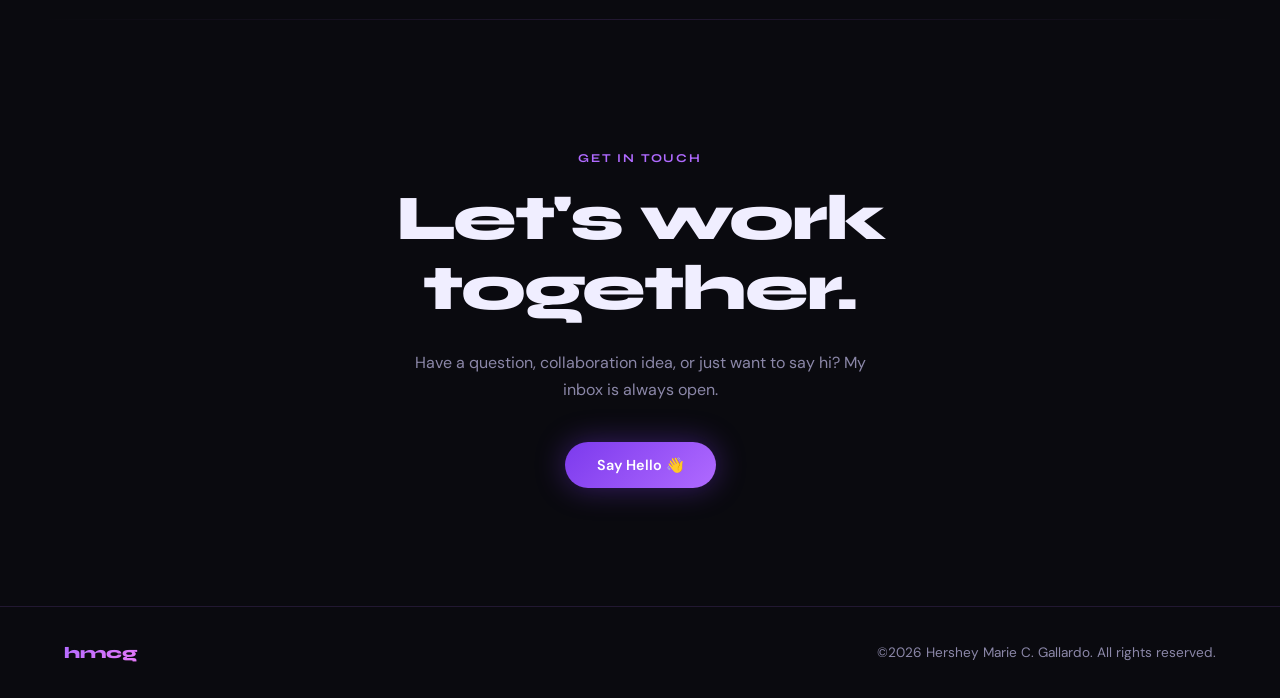
==== commit 4e2bceb2: "adds files for the projectss naglagay ng pecture tsaka file sa htm" ====
--- a/index.html
+++ b/index.html
@@ -34,7 +34,7 @@
     Building meaningful projects one dataset at a time.
   </p>
   <div class="hero-cta">
-    <a href="midterm.html" class="btn-primary">View Projects</a>
+    <a href="practice.html" class="btn-primary">View Projects</a>
     <a href="#about" class="btn-outline">About Me</a>
   </div>
   <div class="scroll-indicator">
@@ -58,7 +58,7 @@
     </p>
     <div class="about-stats">
       <div class="stat-box">
-        <div class="stat-number">1</div>
+        <div class="stat-number">7</div>
         <div class="stat-label">Completed Project</div>
       </div>
       <div class="stat-box">
@@ -92,8 +92,7 @@
       <rect x="128" y="125" width="16" height="95" rx="3" fill="#c084fc" opacity="0.7"/>
       <rect x="150" y="140" width="16" height="80" rx="3" fill="#e879f9" opacity="0.6"/>
       <rect x="172" y="155" width="16" height="65" rx="3" fill="#a855f7" opacity="0.5"/>
-      <polyline points="48,155 70,125 92,140 114,105 136,120 158,135 180,150 202,115"
-                fill="none" stroke="#e879f9" stroke-width="2.5" stroke-linecap="round" stroke-linejoin="round" opacity="0.8"/>
+      <polyline points="48,155 70,125 92,140 114,105 136,120 158,135 180,150 202,115" fill="none" stroke="#e879f9" stroke-width="2.5" stroke-linecap="round" stroke-linejoin="round" opacity="0.8"/>
       <circle cx="114" cy="105" r="4" fill="#e879f9"/>
       <circle cx="202" cy="115" r="4" fill="#e879f9"/>
       <line x1="35" y1="100" x2="215" y2="100" stroke="rgba(176,106,255,0.15)" stroke-width="1"/>
@@ -157,8 +156,8 @@
 
   <div class="projects-grid">
 
-    <!-- MIDTERM PROJECT -->
-    <a href="midterm.html" class="project-card fade-in" style="text-decoration:none; color:inherit; display:block; cursor:pointer;">
+    <!-- MIDTERM PRACTICE -->
+    <a href="practice.html" class="project-card fade-in" style="text-decoration:none; color:inherit; display:block; cursor:pointer;">
       <div class="project-banner project-banner-midterm">
         <div class="project-badge">Midterm</div>
         <div class="data-viz">
@@ -189,7 +188,7 @@
     </a>
 
     <!-- MIDTERM PROJECT -->
-    <a href="midterm.html" class="project-card fade-in" style="text-decoration:none; color:inherit; display:block; cursor:pointer;">
+    <a href="project.html" class="project-card fade-in" style="text-decoration:none; color:inherit; display:block; cursor:pointer;">
       <div class="project-banner project-banner-midterm">
         <div class="project-badge">Midterm</div>
         <div class="data-viz">
@@ -233,13 +232,13 @@
       Have a question, collaboration idea, or just want to say hi?
       My inbox is always open.
     </p>
-    <a href="mailto:hershey@email.com" class="btn-primary">Say Hello 👋</a>
+    <a href="mailto:hmgallardo23-0203@cca.edu.ph" class="btn-primary">Say Hello 👋</a>
   </div>
 </section>
 
 <!-- FOOTER -->
 <footer>
-  <div class="footer-logo">hmcdefg</div>
+  <div class="footer-logo">hmcg</div>
   <div class="footer-text">©2026 Hershey Marie C. Gallardo. All rights reserved.</div>
 </footer>
 
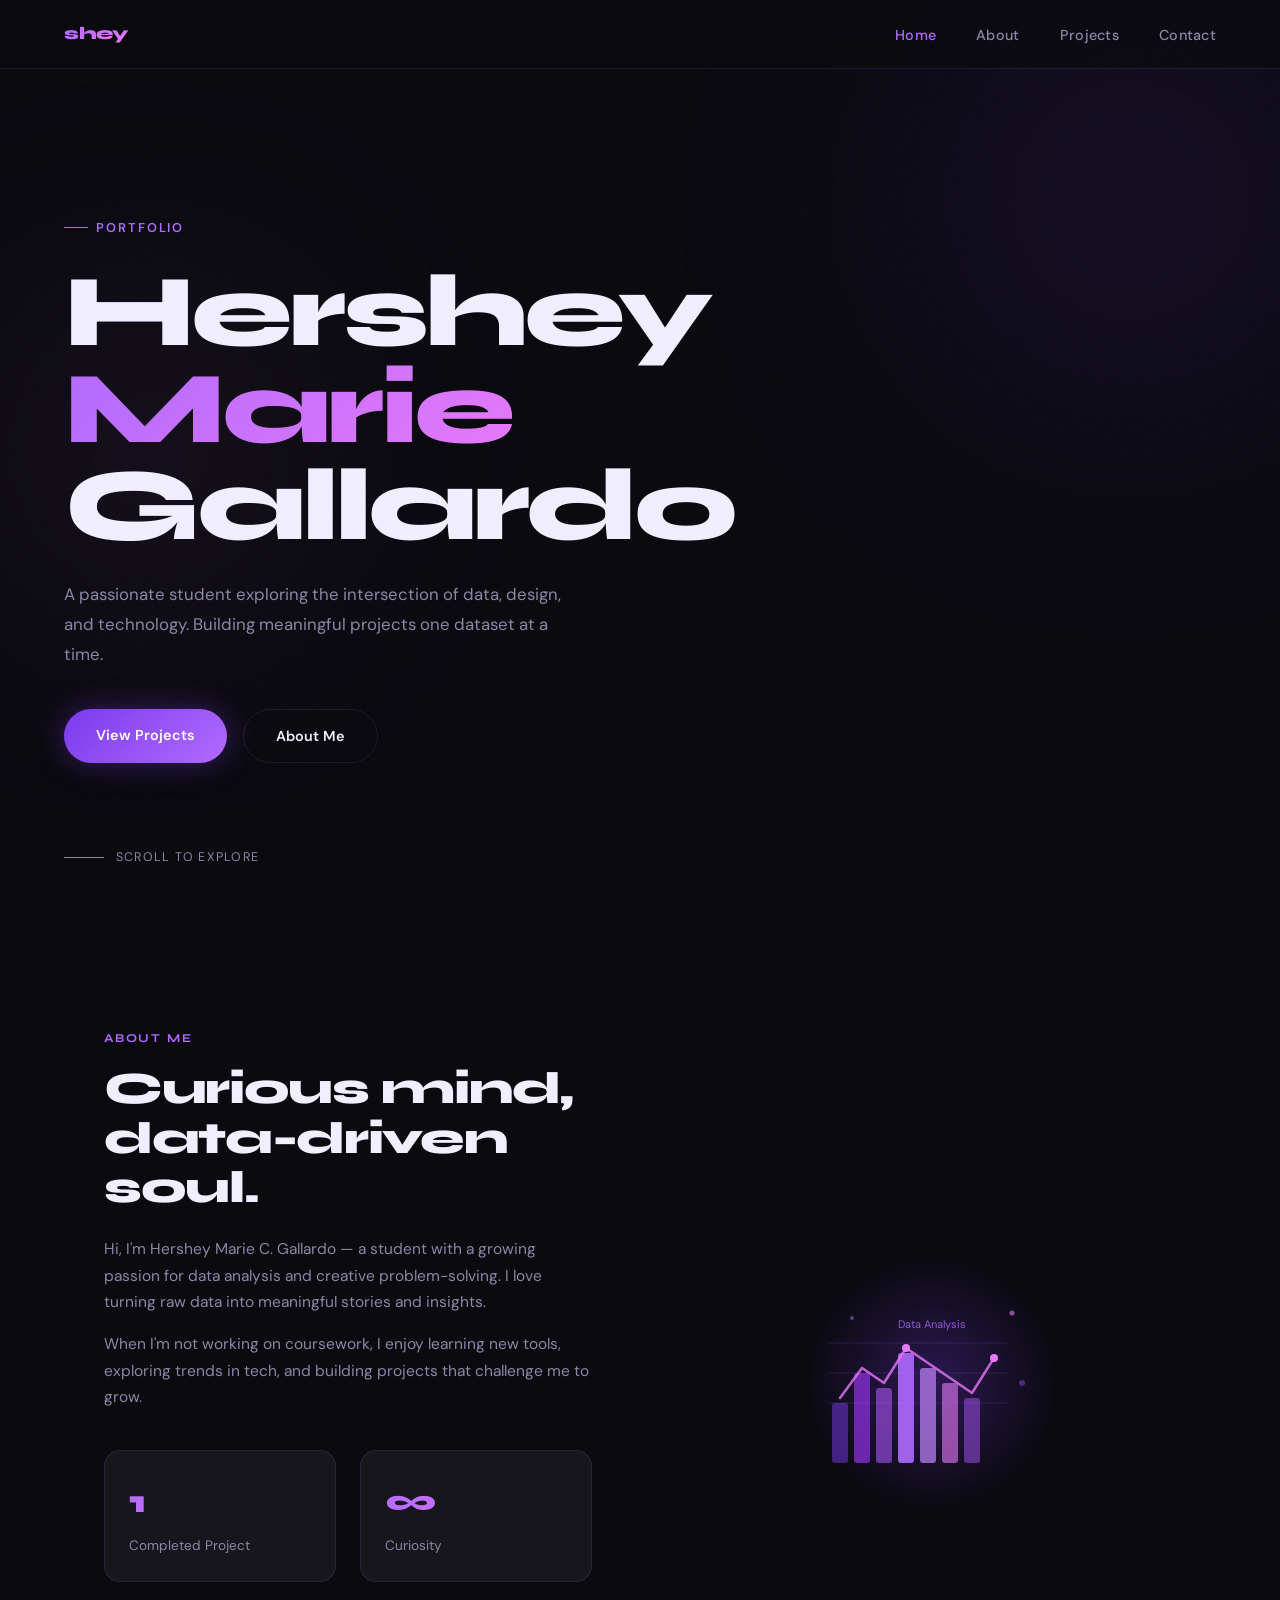
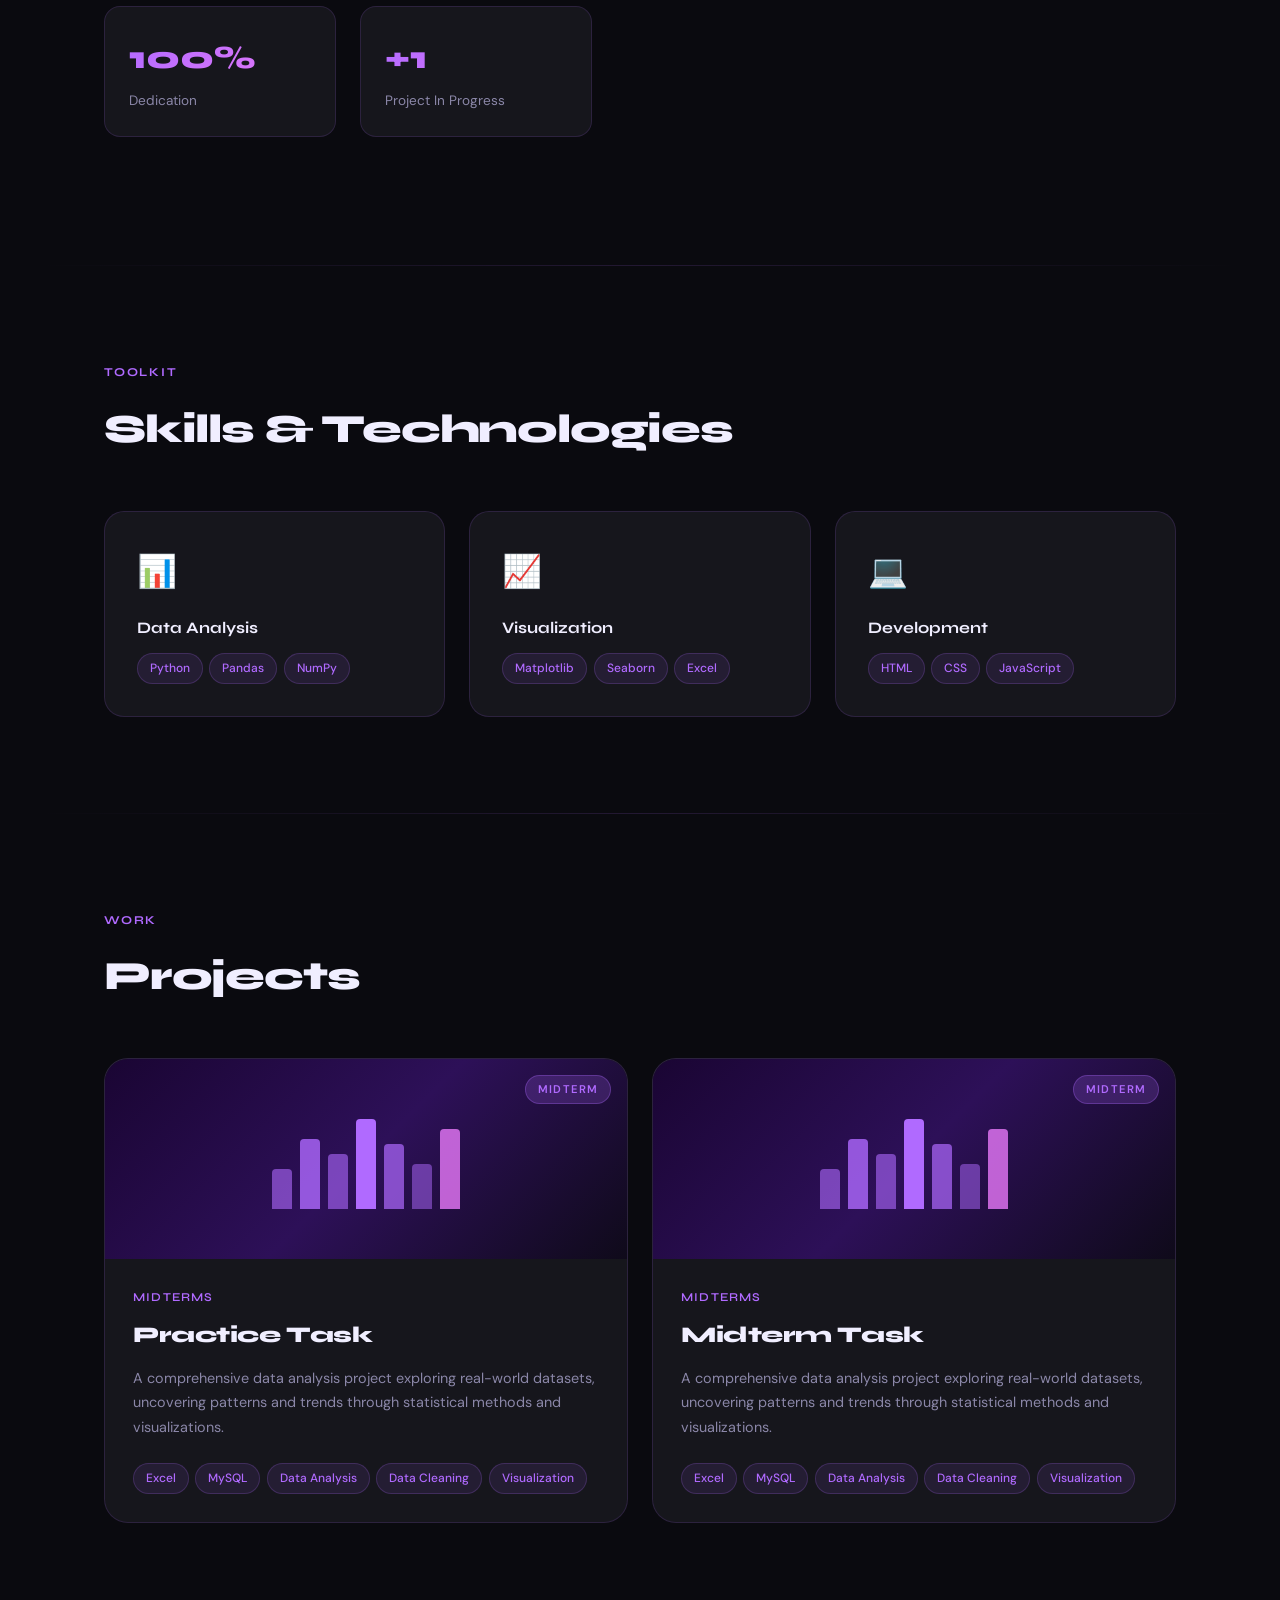
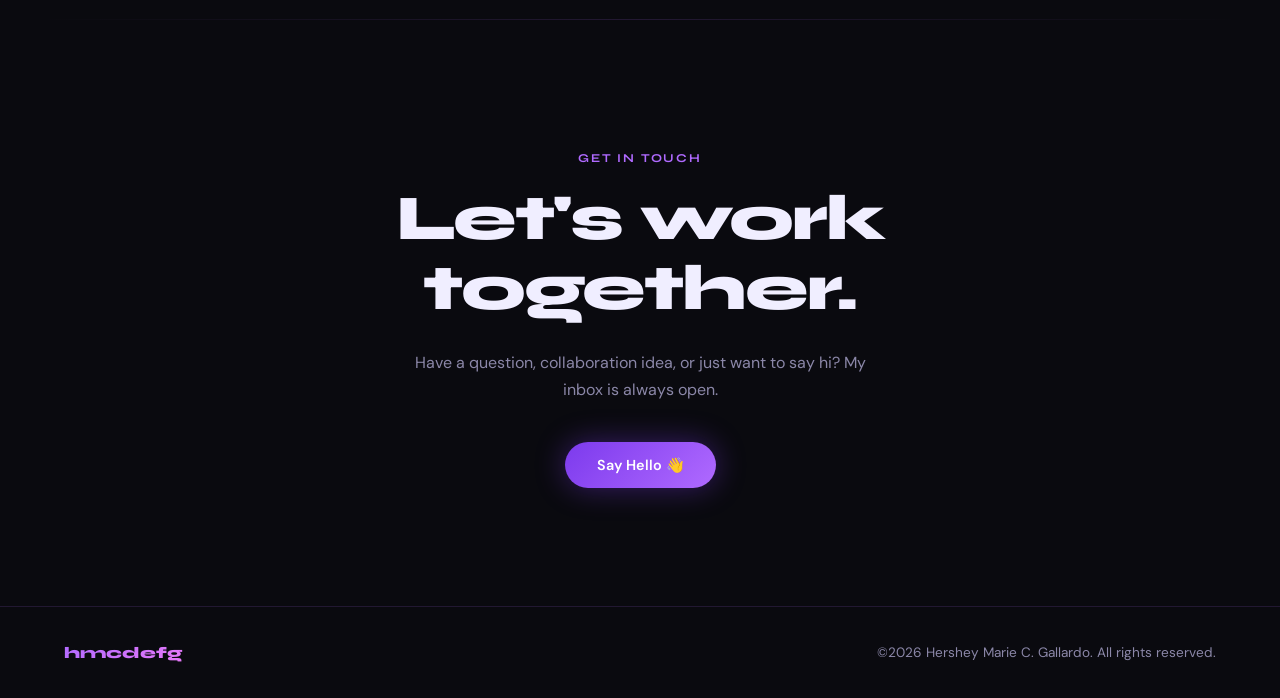
==== commit 3813854e: "Merge branch 'development' of https://github.com/hmcdefg/portfolio into development" ====
--- a/index.html
+++ b/index.html
@@ -34,7 +34,7 @@
     Building meaningful projects one dataset at a time.
   </p>
   <div class="hero-cta">
-    <a href="practice.html" class="btn-primary">View Projects</a>
+    <a href="midterm.html" class="btn-primary">View Projects</a>
     <a href="#about" class="btn-outline">About Me</a>
   </div>
   <div class="scroll-indicator">
@@ -58,7 +58,7 @@
     </p>
     <div class="about-stats">
       <div class="stat-box">
-        <div class="stat-number">7</div>
+        <div class="stat-number">1</div>
         <div class="stat-label">Completed Project</div>
       </div>
       <div class="stat-box">
@@ -92,7 +92,8 @@
       <rect x="128" y="125" width="16" height="95" rx="3" fill="#c084fc" opacity="0.7"/>
       <rect x="150" y="140" width="16" height="80" rx="3" fill="#e879f9" opacity="0.6"/>
       <rect x="172" y="155" width="16" height="65" rx="3" fill="#a855f7" opacity="0.5"/>
-      <polyline points="48,155 70,125 92,140 114,105 136,120 158,135 180,150 202,115" fill="none" stroke="#e879f9" stroke-width="2.5" stroke-linecap="round" stroke-linejoin="round" opacity="0.8"/>
+      <polyline points="48,155 70,125 92,140 114,105 136,120 158,135 180,150 202,115"
+                fill="none" stroke="#e879f9" stroke-width="2.5" stroke-linecap="round" stroke-linejoin="round" opacity="0.8"/>
       <circle cx="114" cy="105" r="4" fill="#e879f9"/>
       <circle cx="202" cy="115" r="4" fill="#e879f9"/>
       <line x1="35" y1="100" x2="215" y2="100" stroke="rgba(176,106,255,0.15)" stroke-width="1"/>
@@ -156,8 +157,8 @@
 
   <div class="projects-grid">
 
-    <!-- MIDTERM PRACTICE -->
-    <a href="practice.html" class="project-card fade-in" style="text-decoration:none; color:inherit; display:block; cursor:pointer;">
+    <!-- MIDTERM PROJECT -->
+    <a href="midterm.html" class="project-card fade-in" style="text-decoration:none; color:inherit; display:block; cursor:pointer;">
       <div class="project-banner project-banner-midterm">
         <div class="project-badge">Midterm</div>
         <div class="data-viz">
@@ -188,7 +189,7 @@
     </a>
 
     <!-- MIDTERM PROJECT -->
-    <a href="project.html" class="project-card fade-in" style="text-decoration:none; color:inherit; display:block; cursor:pointer;">
+    <a href="midterm.html" class="project-card fade-in" style="text-decoration:none; color:inherit; display:block; cursor:pointer;">
       <div class="project-banner project-banner-midterm">
         <div class="project-badge">Midterm</div>
         <div class="data-viz">
@@ -232,13 +233,13 @@
       Have a question, collaboration idea, or just want to say hi?
       My inbox is always open.
     </p>
-    <a href="mailto:hmgallardo23-0203@cca.edu.ph" class="btn-primary">Say Hello 👋</a>
+    <a href="mailto:hershey@email.com" class="btn-primary">Say Hello 👋</a>
   </div>
 </section>
 
 <!-- FOOTER -->
 <footer>
-  <div class="footer-logo">hmcg</div>
+  <div class="footer-logo">hmcdefg</div>
   <div class="footer-text">©2026 Hershey Marie C. Gallardo. All rights reserved.</div>
 </footer>
 
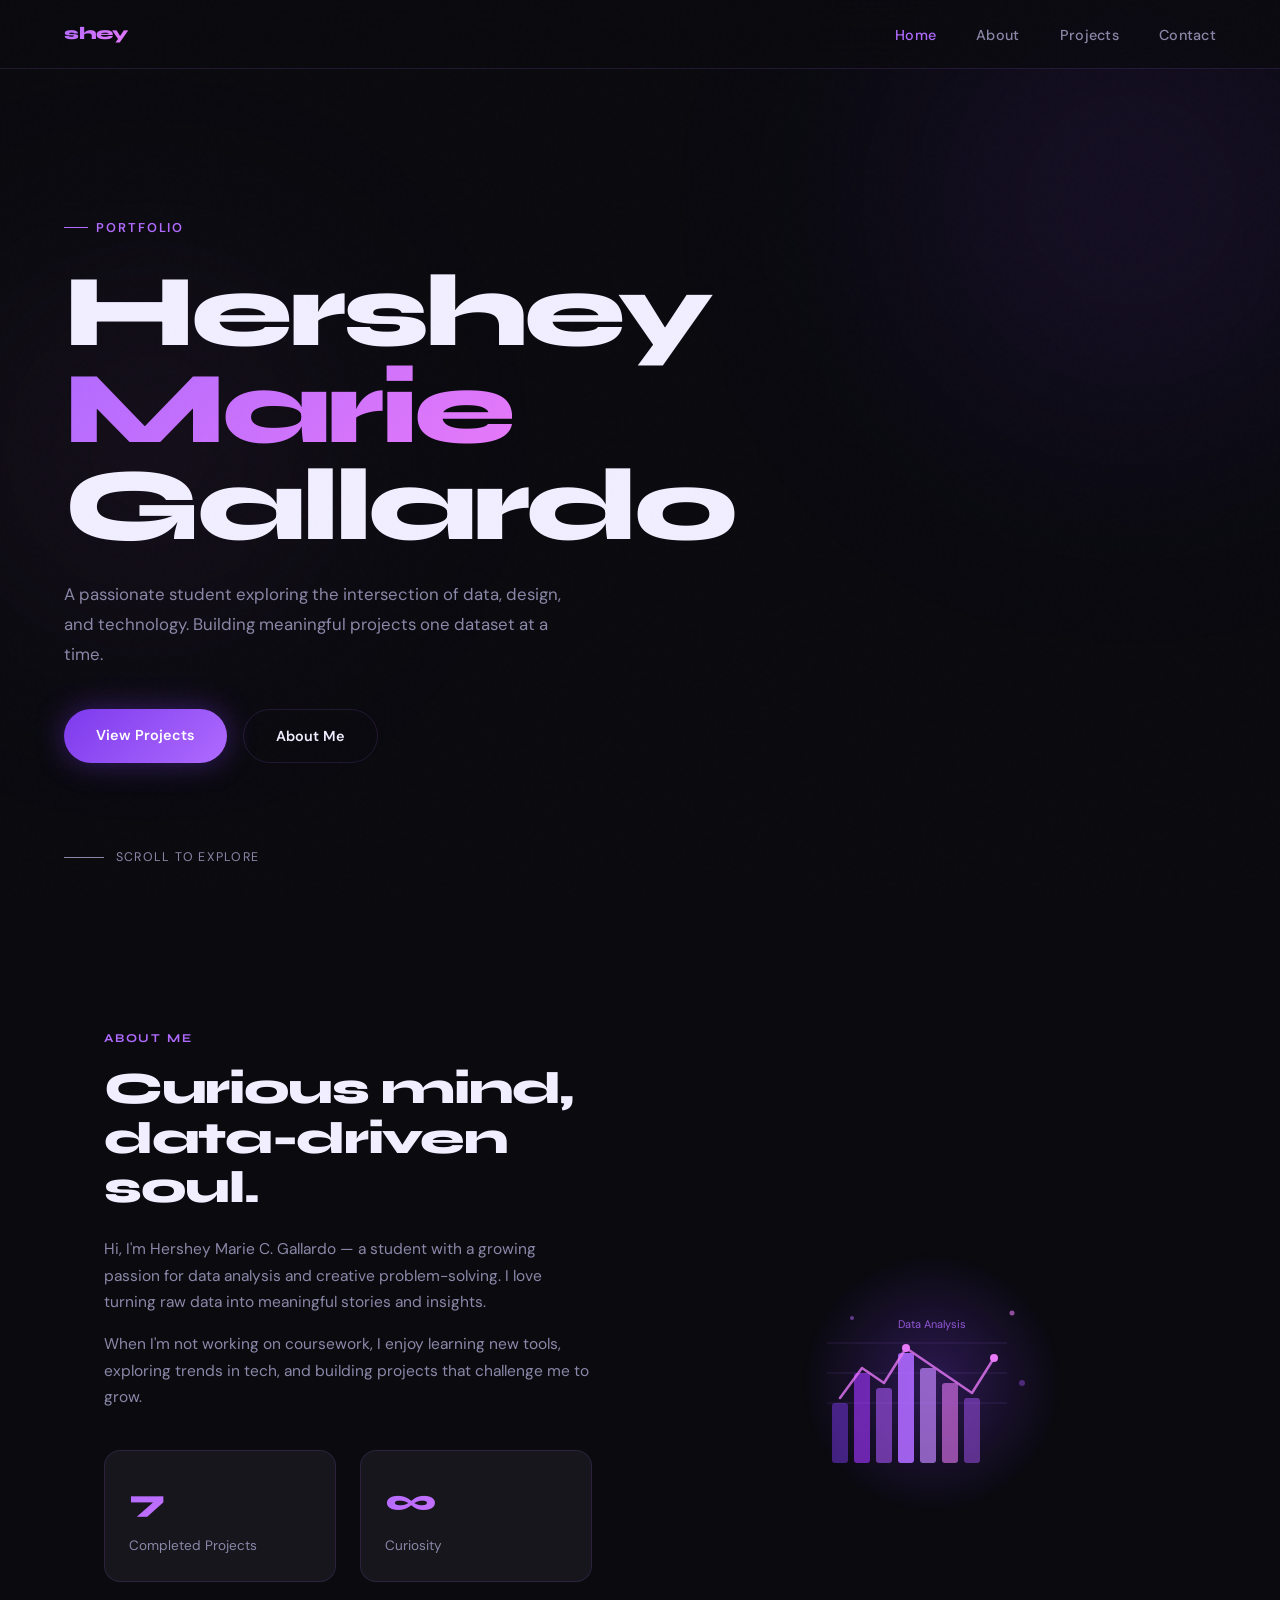
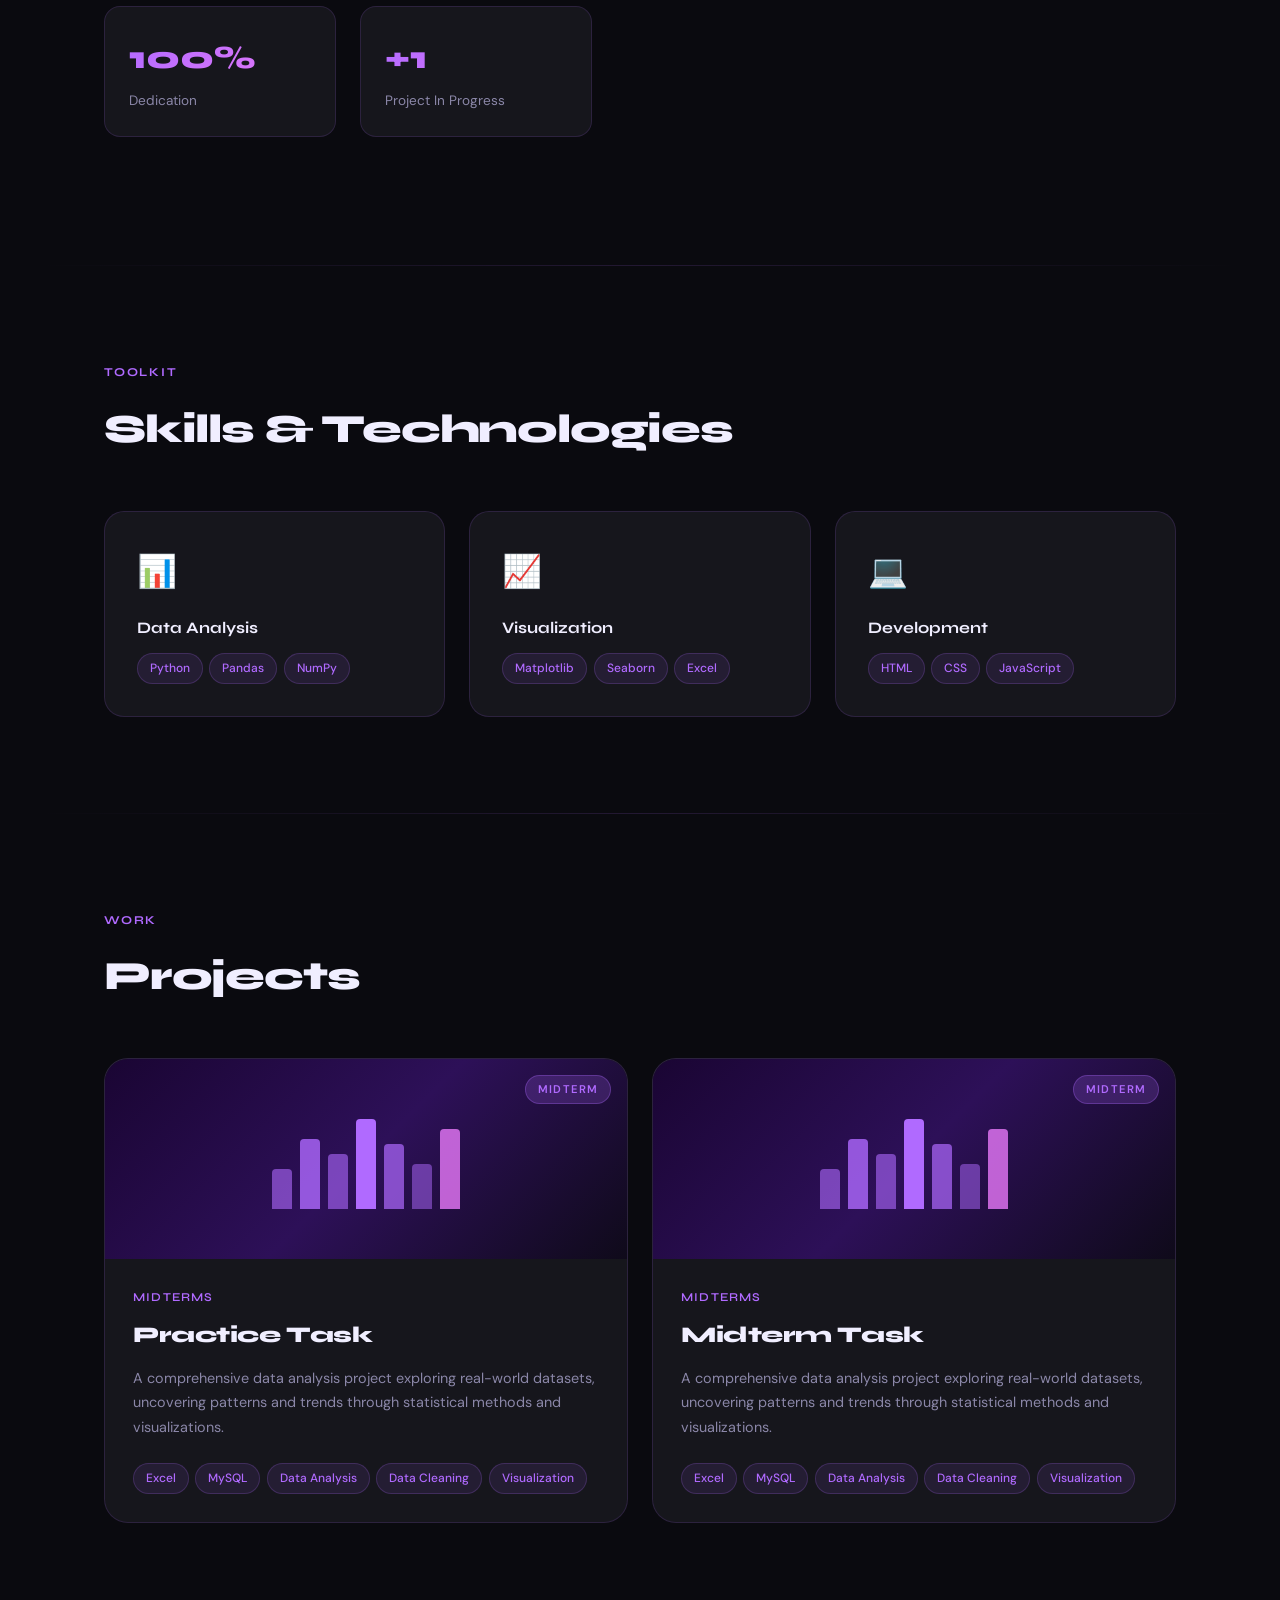
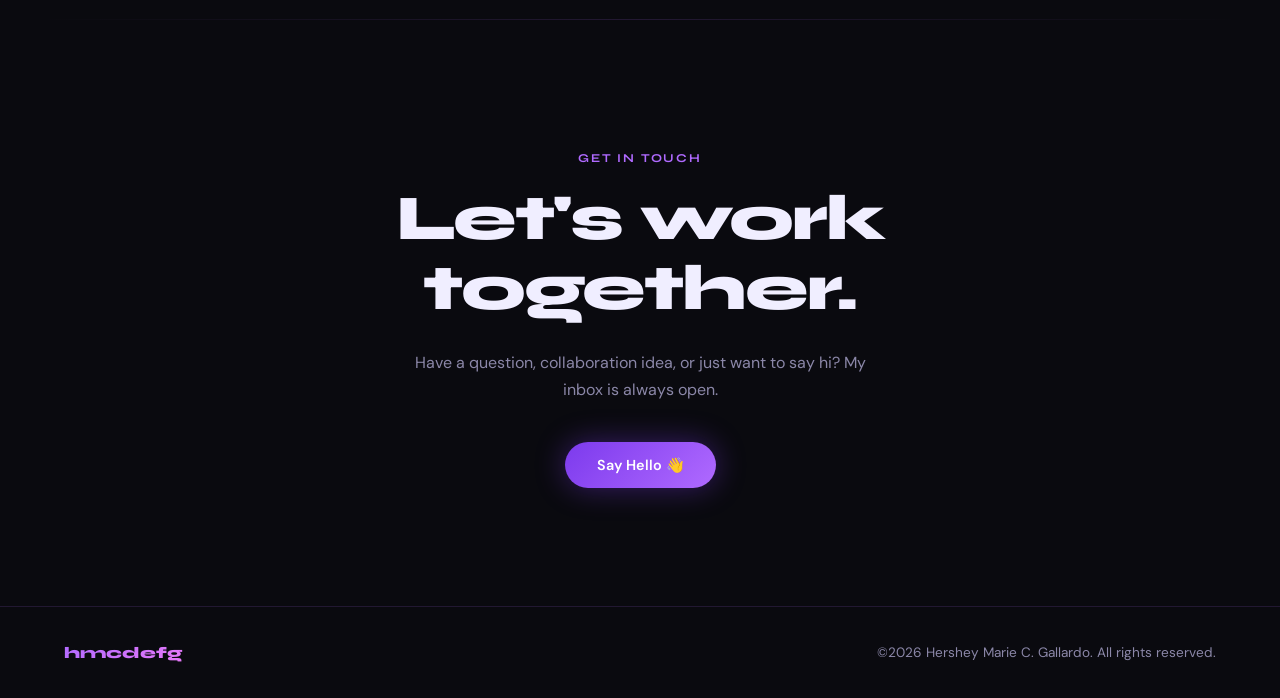
==== commit f5c2548b: "FINAL FINALLY DONE YES SORI MAAM IM LATE T__T" ====
--- a/index.html
+++ b/index.html
@@ -58,8 +58,8 @@
     </p>
     <div class="about-stats">
       <div class="stat-box">
-        <div class="stat-number">1</div>
-        <div class="stat-label">Completed Project</div>
+        <div class="stat-number">7</div>
+        <div class="stat-label">Completed Projects</div>
       </div>
       <div class="stat-box">
         <div class="stat-number">∞</div>
@@ -157,8 +157,8 @@
 
   <div class="projects-grid">
 
-    <!-- MIDTERM PROJECT -->
-    <a href="midterm.html" class="project-card fade-in" style="text-decoration:none; color:inherit; display:block; cursor:pointer;">
+    <!-- MIDTERM PRACTICE -->
+    <a href="practice.html" class="project-card fade-in" style="text-decoration:none; color:inherit; display:block; cursor:pointer;">
       <div class="project-banner project-banner-midterm">
         <div class="project-badge">Midterm</div>
         <div class="data-viz">
@@ -189,7 +189,7 @@
     </a>
 
     <!-- MIDTERM PROJECT -->
-    <a href="midterm.html" class="project-card fade-in" style="text-decoration:none; color:inherit; display:block; cursor:pointer;">
+    <a href="project.html" class="project-card fade-in" style="text-decoration:none; color:inherit; display:block; cursor:pointer;">
       <div class="project-banner project-banner-midterm">
         <div class="project-badge">Midterm</div>
         <div class="data-viz">
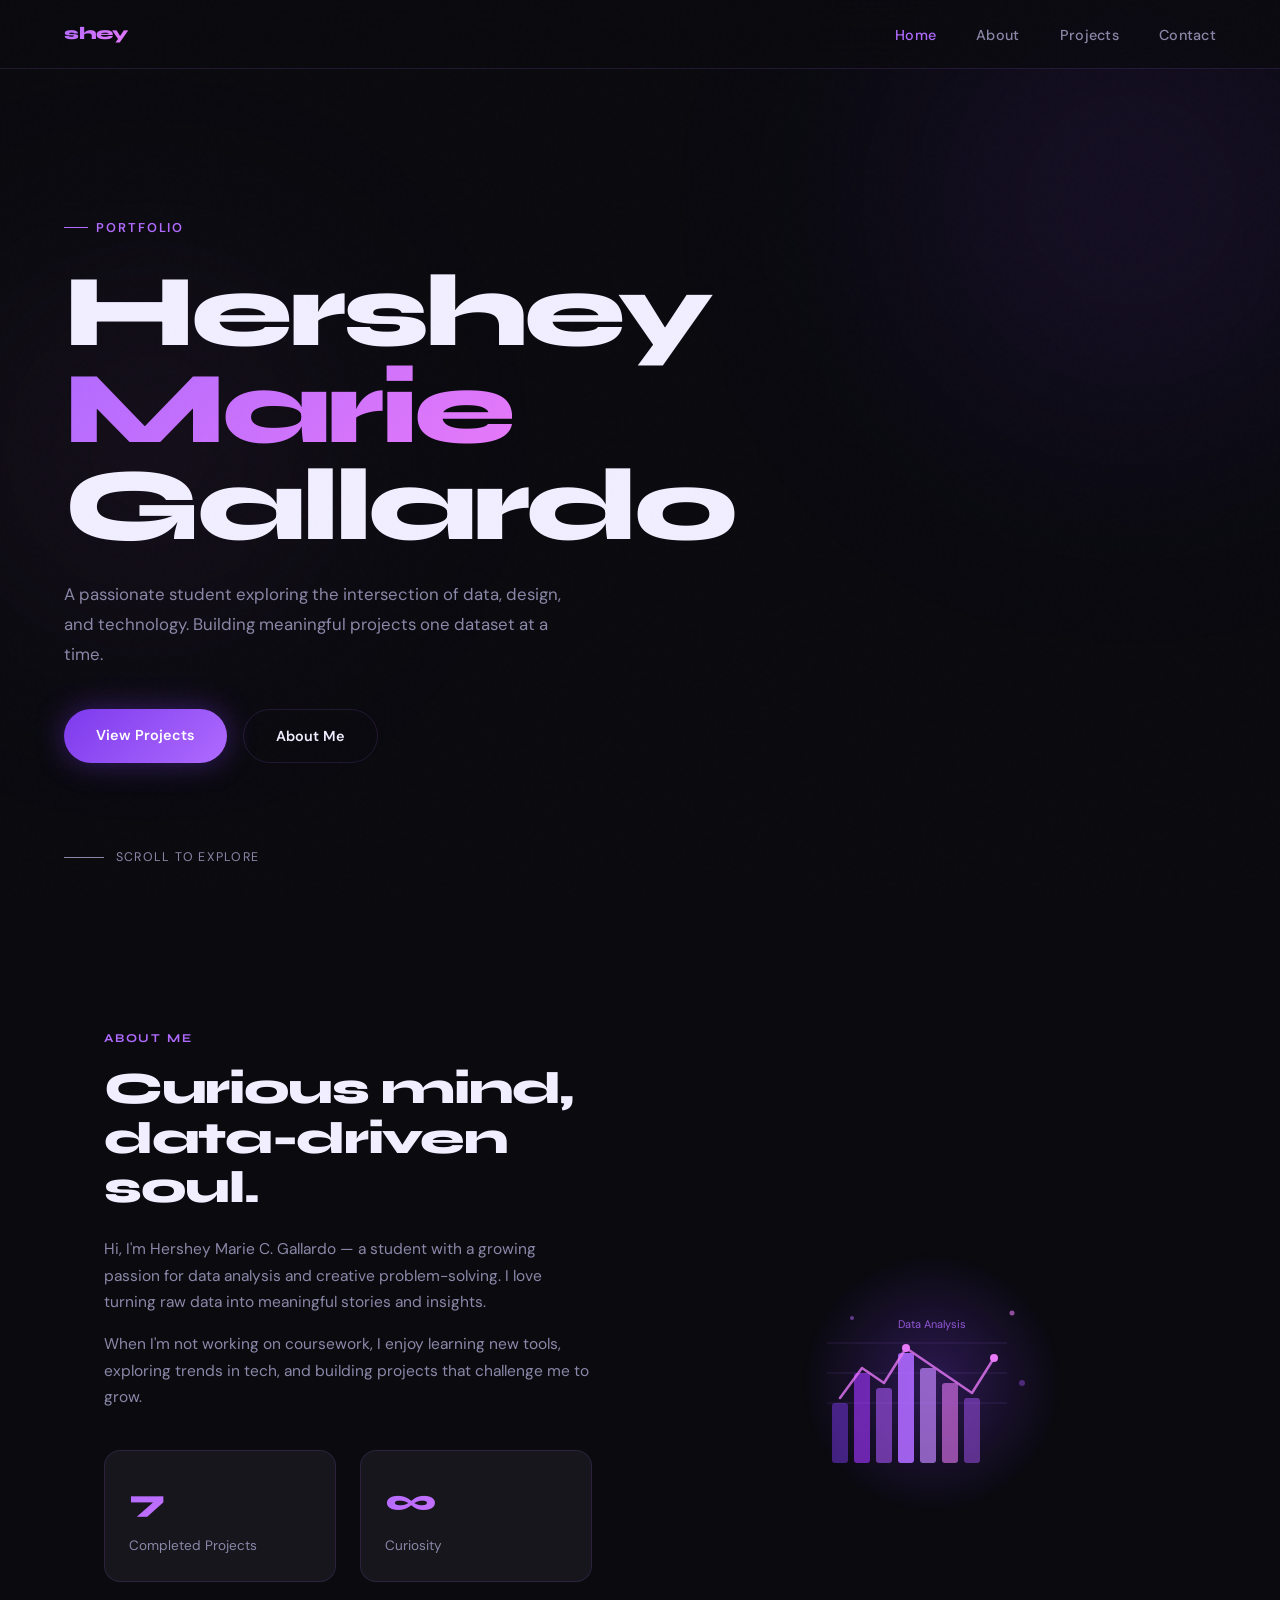
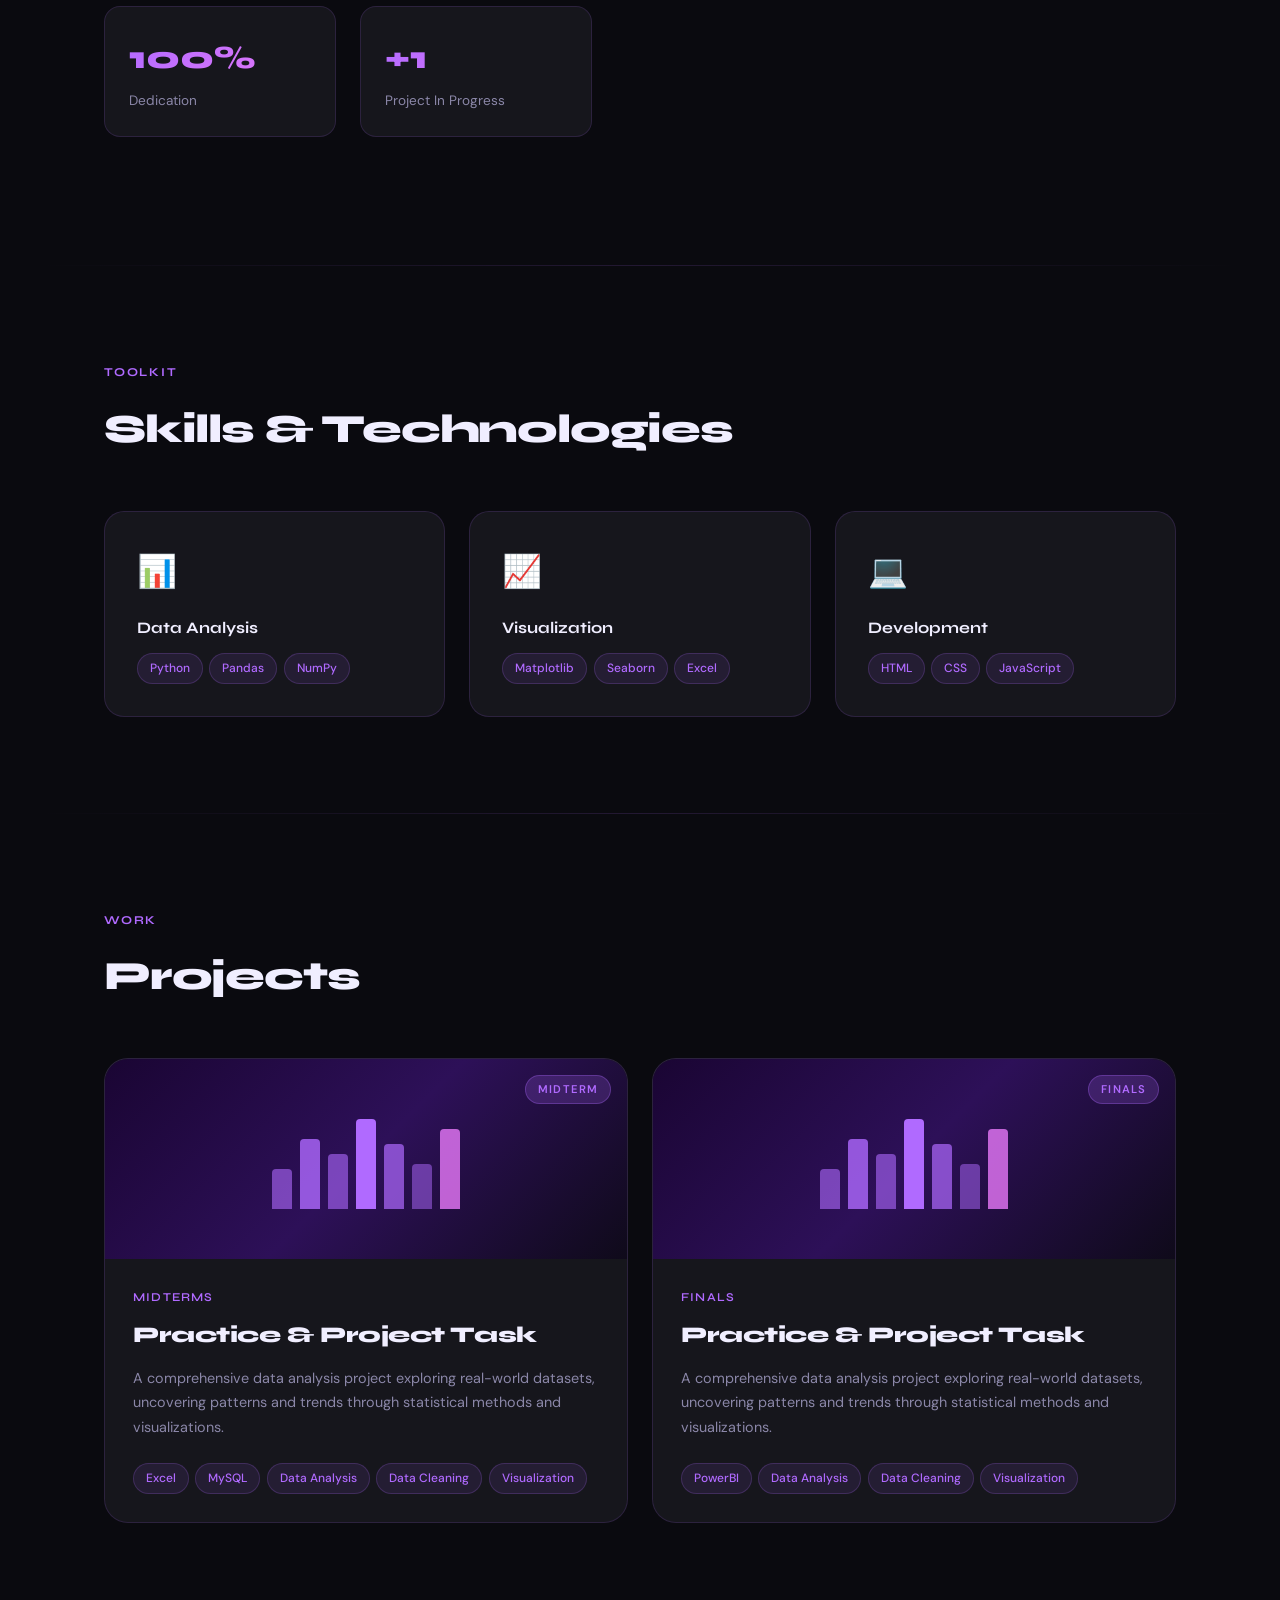
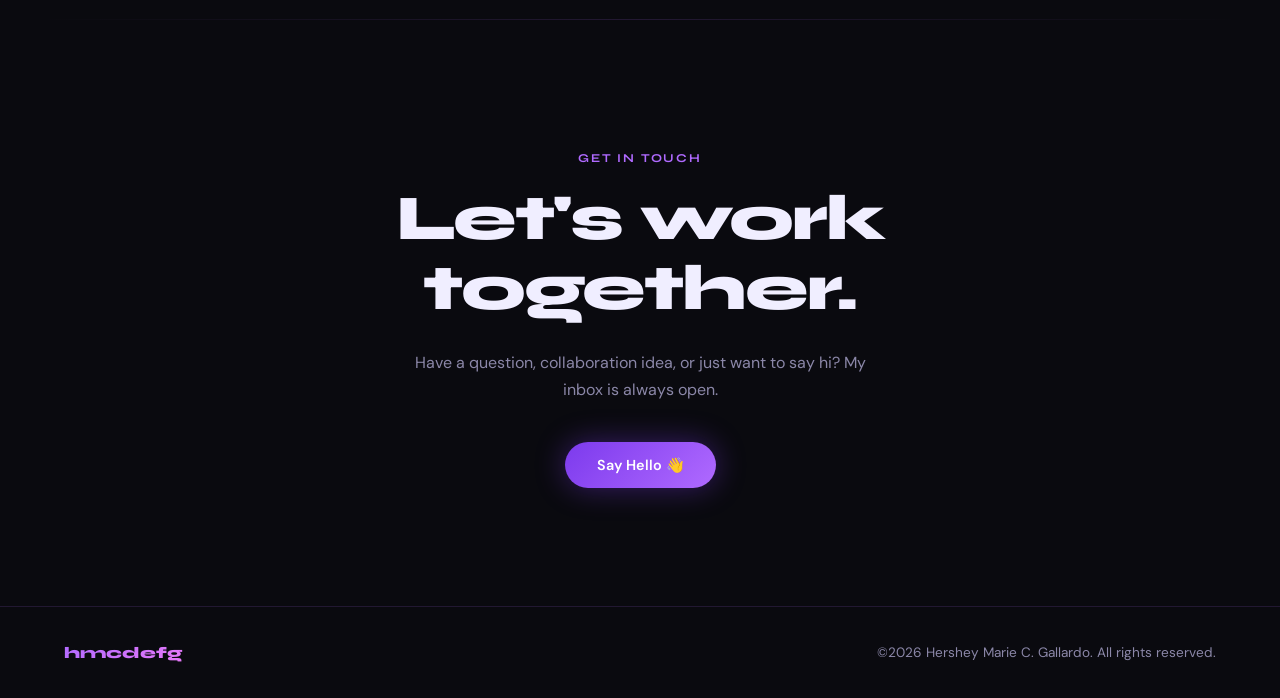
==== commit f812c9d9: "FINALS include Final task and projects in portfolio" ====
--- a/index.html
+++ b/index.html
@@ -18,7 +18,7 @@
   <ul class="nav-links">
     <li><a href="#home">Home</a></li>
     <li><a href="#about">About</a></li>
-    <li><a href="#projects">Projects</a></li>
+    <li><a href="#project">Projects</a></li>
     <li><a href="#contact">Contact</a></li>
   </ul>
 </nav>
@@ -34,7 +34,7 @@
     Building meaningful projects one dataset at a time.
   </p>
   <div class="hero-cta">
-    <a href="midterm.html" class="btn-primary">View Projects</a>
+    <a href="#projects" class="btn-primary">View Projects</a>
     <a href="#about" class="btn-outline">About Me</a>
   </div>
   <div class="scroll-indicator">
@@ -157,8 +157,8 @@
 
   <div class="projects-grid">
 
-    <!-- MIDTERM PRACTICE -->
-    <a href="practice.html" class="project-card fade-in" style="text-decoration:none; color:inherit; display:block; cursor:pointer;">
+    <!-- MIDTERM -->
+    <a href="MID_practice.html" class="project-card fade-in" style="text-decoration:none; color:inherit; display:block; cursor:pointer;">
       <div class="project-banner project-banner-midterm">
         <div class="project-badge">Midterm</div>
         <div class="data-viz">
@@ -173,7 +173,7 @@
       </div>
       <div class="project-content">
         <div class="project-number">MIDTERMS</div>
-        <h3 class="project-title">Practice Task</h3>
+        <h3 class="project-title">Practice & Project Task</h3>
         <p class="project-desc">
           A comprehensive data analysis project exploring real-world datasets,
           uncovering patterns and trends through statistical methods and visualizations.
@@ -188,10 +188,10 @@
       </div>
     </a>
 
-    <!-- MIDTERM PROJECT -->
-    <a href="project.html" class="project-card fade-in" style="text-decoration:none; color:inherit; display:block; cursor:pointer;">
+    <!-- FINAL -->
+    <a href="FIN_practice.html" class="project-card fade-in" style="text-decoration:none; color:inherit; display:block; cursor:pointer;">
       <div class="project-banner project-banner-midterm">
-        <div class="project-badge">Midterm</div>
+        <div class="project-badge">Finals</div>
         <div class="data-viz">
           <div class="bar"></div>
           <div class="bar"></div>
@@ -203,15 +203,14 @@
         </div>
       </div>
       <div class="project-content">
-        <div class="project-number">MIDTERMS</div>
-        <h3 class="project-title">Midterm Task</h3>
+        <div class="project-number">FINALS</div>
+        <h3 class="project-title">Practice & Project Task</h3>
         <p class="project-desc">
           A comprehensive data analysis project exploring real-world datasets,
           uncovering patterns and trends through statistical methods and visualizations.
         </p>
         <div class="project-tech">
-          <span class="tag">Excel</span>
-          <span class="tag">MySQL</span>
+          <span class="tag">PowerBI</span>
           <span class="tag">Data Analysis</span>
           <span class="tag">Data Cleaning</span>
           <span class="tag">Visualization</span>
@@ -233,7 +232,7 @@
       Have a question, collaboration idea, or just want to say hi?
       My inbox is always open.
     </p>
-    <a href="mailto:hershey@email.com" class="btn-primary">Say Hello 👋</a>
+    <a href="mailto: hmgallardo23-0203@cca.edu.ph" class="btn-primary">Say Hello 👋</a>
   </div>
 </section>
 
--- a/style.css
+++ b/style.css
@@ -1,7 +1,3 @@
-/* ============================================
-   HERSHEY MARIE C. GALLARDO — PORTFOLIO CSS
-   ============================================ */
-
 /* CSS VARIABLES */
 :root {
     --bg: #0a0a0f;
@@ -129,7 +125,7 @@
   
   .nav-links a:hover { color: var(--text); }
   .nav-links a.active { color: var(--accent); }
-  
+
   /* ============================================
      SECTIONS
      ============================================ */
@@ -1204,4 +1200,5 @@
   
   @media (max-width: 580px) {
     .projects-page-grid { grid-template-columns: 1fr; }
-  }+  }
+
